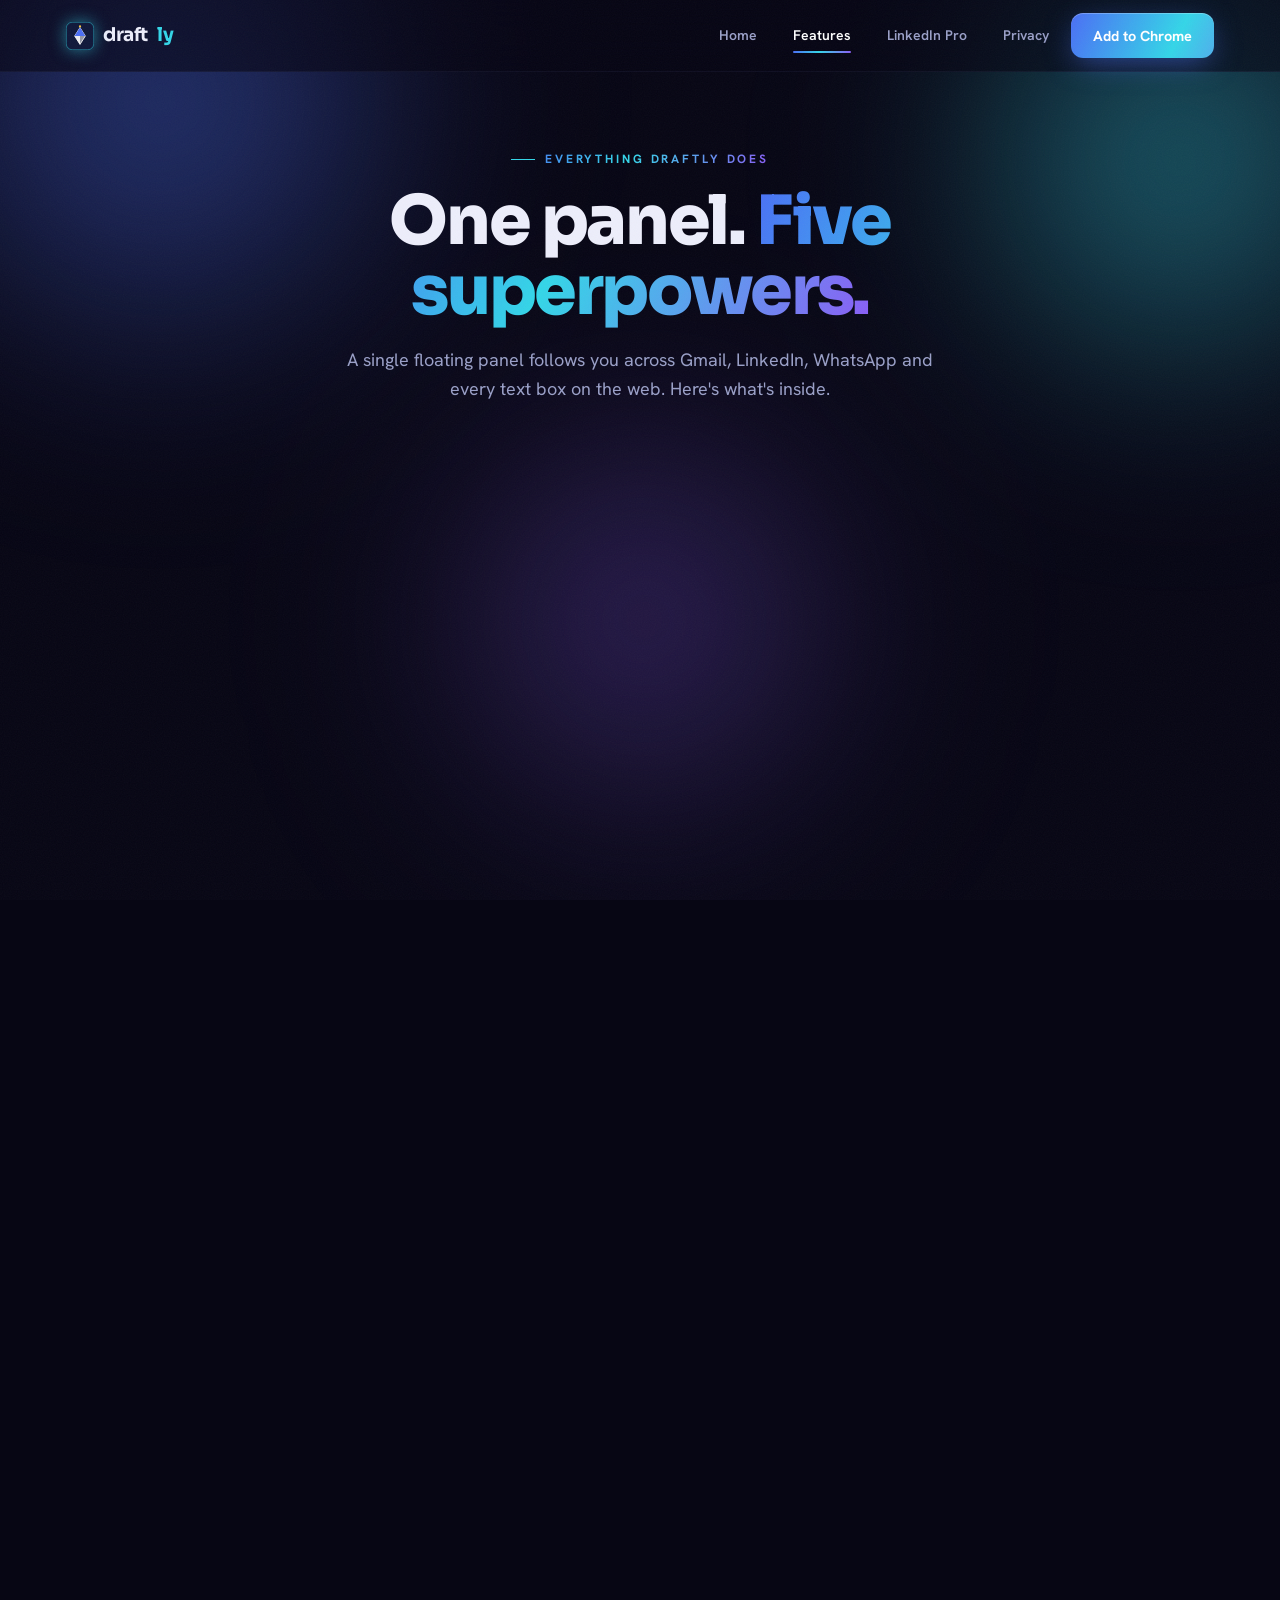
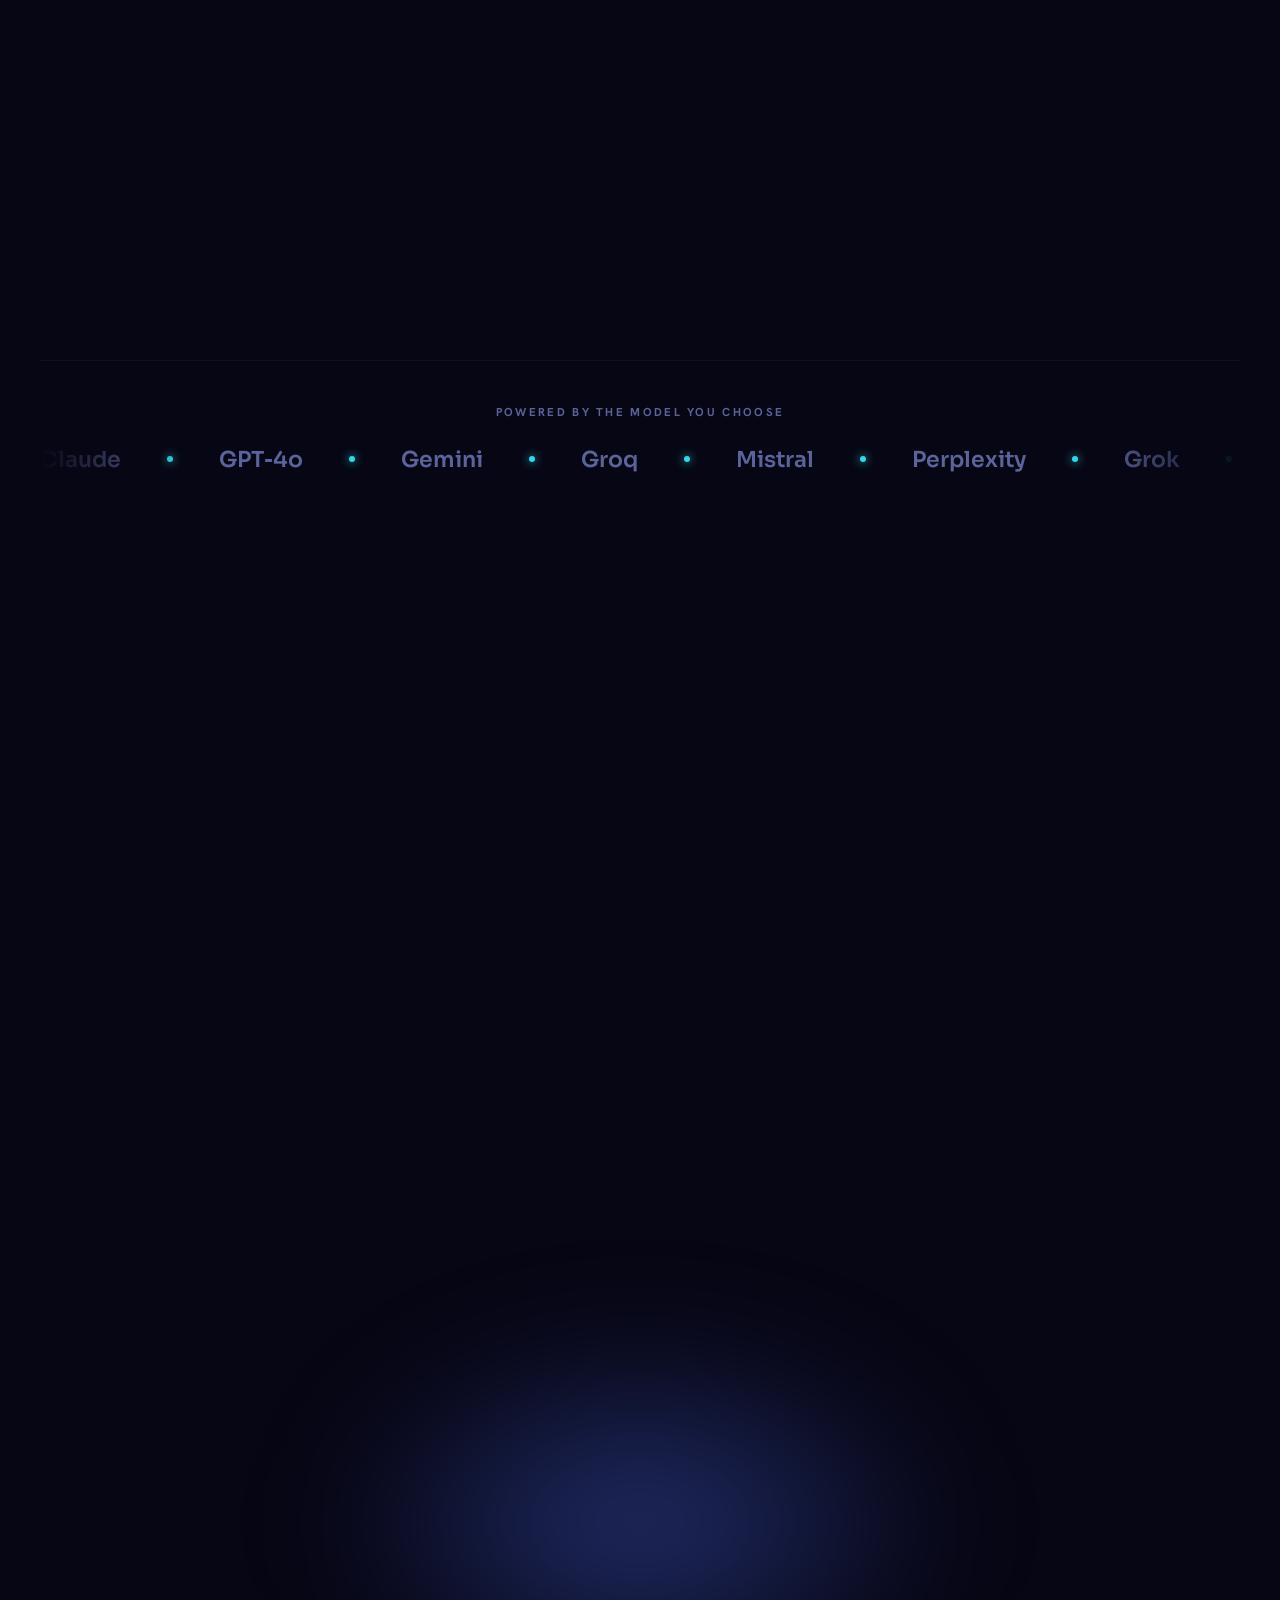
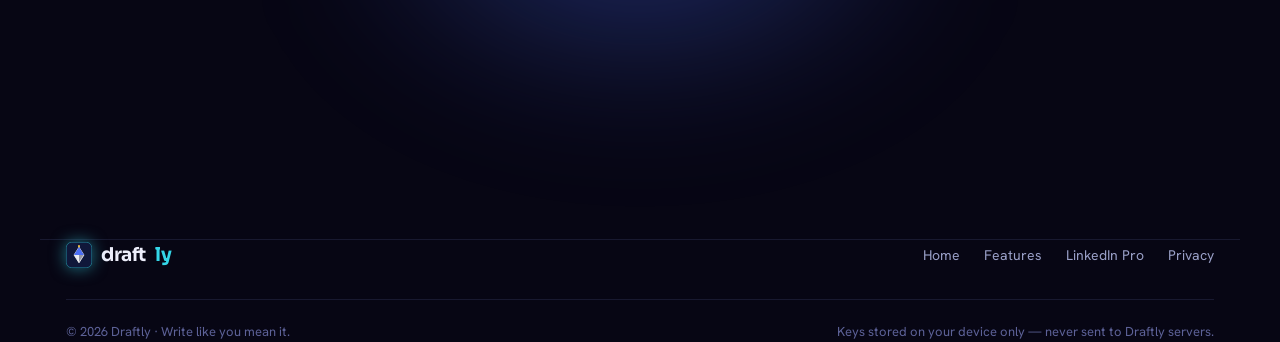
==== features.html @ c5fea6b4 "Animated" ====
<!DOCTYPE html>
<html lang="en">
<head>
<meta charset="UTF-8" />
<meta name="viewport" content="width=device-width, initial-scale=1" />
<title>Draftly — Features</title>
<meta name="description" content="Humanize, Reply, Translate, Grammar and LinkedIn Pro — everything Draftly does to make your writing sound like you, in every app." />
<link rel="icon" href="assets/draftly_favicon.svg" type="image/svg+xml" />
<link rel="stylesheet" href="style.css" />
</head>
<body>
<div class="aurora"><i class="a1"></i><i class="a2"></i><i class="a3"></i></div>
<svg width="0" height="0" style="position:absolute"><symbol id="nib" viewBox="0 0 200 200"><rect x="2" y="2" width="196" height="196" rx="42" fill="#10183a" stroke="#34d6e8" stroke-width="3"/><polygon points="100,40 138,100 100,160 62,100" fill="none" stroke="#fff" stroke-width="6"/><polygon points="100,40 138,100 100,100 62,100" fill="#4B6EF5"/><polygon points="62,100 100,100 100,160" fill="#fff" opacity=".92"/><polygon points="100,100 138,100 100,160" fill="#fff" opacity=".55"/><circle cx="100" cy="32" r="8" fill="#F5C542"/></symbol></svg>

<header>
  <nav>
    <a class="brand" href="index.html"><svg><use href="#nib"/></svg>draft<span class="ly">ly</span></a>
    <button class="nav-toggle" aria-label="Menu" onclick="toggleNav()">☰</button>
    <div class="nav-links" id="nl">
      <a class="lnk" href="index.html">Home</a>
      <a class="lnk active" href="features.html">Features</a>
      <a class="lnk" href="linkedin.html">LinkedIn Pro</a>
      <a class="lnk" href="privacy.html">Privacy</a>
      <a class="btn btn-primary" href="index.html#get">Add to Chrome</a>
    </div>
  </nav>
</header>

<main>
  <section class="wrap page-head">
    <span class="eyebrow reveal in" style="display:inline-flex">Everything Draftly does</span>
    <h1 class="reveal in" data-d="1">One panel. <span class="grad-aur">Five superpowers.</span></h1>
    <p class="reveal in" data-d="2">A single floating panel follows you across Gmail, LinkedIn, WhatsApp and every text box on the web. Here's what's inside.</p>
  </section>

  <!-- HUMANIZE (with live demo) -->
  <section class="wrap sec">
    <div class="shead reveal"><span class="eyebrow">01 · Humanize</span><h2>Kill the <span class="grad">robot voice</span></h2><p>Paste anything stiff or AI‑written. Draftly keeps the meaning and gives it a pulse — Subtle, Human or CEO.</p></div>
    <div class="stage reveal" data-d="1" style="margin-top:0">
      <div class="device">
        <div class="dev-head"><span class="b"><svg><use href="#nib"/></svg>draft<span class="ly">ly</span></span><span class="pbadge">Gmail</span><span class="pdots"><i></i><i></i><i></i></span></div>
        <div class="modes"><span class="mode on">Human</span><span class="mode">Subtle</span><span class="mode">CEO</span><span class="mode">Grammar</span></div>
        <div class="demo-cmp">
          <div class="demo-row demo-bad" id="demo-bad"></div>
          <div class="demo-arrow">↓</div>
          <div class="demo-row demo-good"><span class="demo-tag">✦ Draftly · live</span><span id="demo-good"></span></div>
        </div>
      </div>
    </div>
  </section>

  <!-- REST OF FEATURES -->
  <section class="wrap sec">
    <div class="cards">
      <div class="card span2 reveal" data-d="1"><div class="ic" style="width:64px;height:64px;font-size:30px">↩️</div><div><h3 style="font-size:24px">02 · Reply</h3><p>Reads the <b style="color:#fff">whole conversation thread</b> — every message, the real sender names — and drafts a reply that actually fits. Match the language automatically, or pick one.</p></div></div>
      <div class="card reveal" data-d="2"><div class="ic">🌐</div><h3>03 · Translate</h3><p>Type in any language, send in another — and it reads naturally, not like a dictionary. Google or AI translate, your pick.</p></div>
      <div class="card reveal" data-d="1"><div class="ic">🔍</div><h3>04 · Grammar</h3><p>Grammarly‑style inline checks that fix the slips without flattening your voice. Catches the typos, leaves the personality.</p></div>
      <div class="card span2 reveal" data-d="2" style="background:linear-gradient(120deg,rgba(75,110,245,.12),rgba(52,214,232,.05));border-color:rgba(52,214,232,.35)"><div class="ic" style="width:64px;height:64px;font-size:30px">💼</div><div><span class="new" style="position:static;display:inline-block;margin-bottom:6px">NEW</span><h3 style="font-size:24px">05 · LinkedIn Pro</h3><p>Post comments by tone and connection notes that get accepted — straight inside LinkedIn. <a href="linkedin.html" style="color:var(--cyan);font-weight:600">See it live →</a></p></div></div>
    </div>
  </section>

  <!-- PROVIDERS -->
  <section class="wrap providers" style="margin-top:20px">
    <div class="prov-label">Powered by the model you choose</div>
    <div class="marquee"><div class="mq-track" id="mq"><span>Claude</span><span>GPT‑4o</span><span>Gemini</span><span>Groq</span><span>Mistral</span><span>Perplexity</span><span>Grok</span><span>DeepSeek</span><span>Cohere</span><span>Llama</span><span>Ollama</span></div></div>
  </section>

  <!-- BEFORE/AFTER -->
  <section class="wrap sec">
    <div class="shead reveal"><span class="eyebrow">The tell</span><h2>Everyone can <span class="grad">smell</span> AI writing.</h2><p>Perfect grammar. Zero pulse. Draftly keeps the meaning and gives it back a heartbeat.</p></div>
    <div class="flip reveal" data-d="1">
      <div class="flip-card bad"><div class="tag"><span class="pill">Before</span> Raw AI</div><p>"I hope this message finds you well. I am reaching out to kindly inquire whether you might have availability to discuss a potential synergy at your earliest convenience."</p></div>
      <div class="flip-mid"><div>→</div></div>
      <div class="flip-card good"><div class="tag"><span class="pill">After</span> Draftly</div><p>"Hey — quick one: any chance you're free this week to chat? I think there's something here worth exploring."</p></div>
    </div>
  </section>

  <section class="wrap final" id="get">
    <div class="final-bloom"></div>
    <span class="eyebrow reveal" style="justify-content:center;position:relative;z-index:2">Free · Bring your own key</span>
    <h2 class="reveal" data-d="1" style="margin-top:18px">Try all five<br><span class="grad-aur">in 60 seconds.</span></h2>
    <p class="reveal" data-d="2">Add Draftly to Chrome, paste your API key, and the panel shows up everywhere you write.</p>
    <a class="btn btn-primary reveal" data-d="3" href="index.html#get" style="padding:15px 30px;font-size:16px">Add to Chrome — free</a>
  </section>
</main>

<footer class="wrap">
  <div class="foot">
    <a class="brand" href="index.html"><svg style="width:26px;height:26px"><use href="#nib"/></svg>draft<span class="ly">ly</span></a>
    <div class="foot-links"><a href="index.html">Home</a><a href="features.html">Features</a><a href="linkedin.html">LinkedIn Pro</a><a href="privacy.html">Privacy</a></div>
  </div>
  <div class="foot-copy"><span>© 2026 Draftly · Write like you mean it.</span><span>Keys stored on your device only — never sent to Draftly servers.</span></div>
</footer>
<script src="app.js"></script>
</body>
</html>
---- style.css ----
/* ════════════════════════════════════════════════════════════════════
   Draftly — Aurora Noir design system (shared across all pages)
   ════════════════════════════════════════════════════════════════════ */
@import url('https://fonts.googleapis.com/css2?family=Sora:wght@400;500;600;700;800&family=Hanken+Grotesk:wght@400;500;600;700&display=swap');

:root{
  --bg:#070614; --bg-2:#0c0b1f;
  --blue:#4b6ef5; --cyan:#34d6e8; --violet:#8b5cf6; --indigo:#3a3df0;
  --gold:#f5c542;
  --text:#edeefb; --muted:#9aa0c8; --faint:#5d6298;
  --line:rgba(150,160,255,.12); --line-2:rgba(150,160,255,.06);
  --maxw:1200px;
  --display:'Sora',system-ui,sans-serif; --body:'Hanken Grotesk',system-ui,sans-serif;
  --aurora:linear-gradient(115deg,var(--blue),var(--cyan) 45%,var(--violet));
}
*{box-sizing:border-box;margin:0;padding:0}
html{scroll-behavior:smooth}
body{font-family:var(--body);background:var(--bg);color:var(--text);line-height:1.6;-webkit-font-smoothing:antialiased;overflow-x:hidden}
::selection{background:var(--cyan);color:#06121a}
a{color:inherit;text-decoration:none}
svg{display:block}

/* ── animated aurora background ── */
.aurora{position:fixed;inset:0;z-index:0;pointer-events:none;overflow:hidden}
.aurora i{position:absolute;border-radius:50%;filter:blur(90px);opacity:.5;mix-blend-mode:screen}
.aurora .a1{width:640px;height:640px;background:radial-gradient(circle,var(--blue),transparent 70%);top:-220px;left:-160px;animation:drift1 22s ease-in-out infinite}
.aurora .a2{width:560px;height:560px;background:radial-gradient(circle,var(--cyan),transparent 70%);top:-120px;right:-180px;animation:drift2 26s ease-in-out infinite}
.aurora .a3{width:520px;height:520px;background:radial-gradient(circle,var(--violet),transparent 70%);top:40%;left:30%;animation:drift3 30s ease-in-out infinite;opacity:.35}
@keyframes drift1{50%{transform:translate(140px,120px) scale(1.15)}}
@keyframes drift2{50%{transform:translate(-120px,160px) scale(1.1)}}
@keyframes drift3{50%{transform:translate(-160px,-100px) scale(1.2)}}
body::after{content:"";position:fixed;inset:0;z-index:9999;pointer-events:none;opacity:.04;
  background-image:url("data:image/svg+xml,%3Csvg xmlns='http://www.w3.org/2000/svg' width='160' height='160'%3E%3Cfilter id='n'%3E%3CfeTurbulence type='fractalNoise' baseFrequency='.85' numOctaves='3'/%3E%3C/filter%3E%3Crect width='100%25' height='100%25' filter='url(%23n)'/%3E%3C/svg%3E")}

.wrap{max-width:var(--maxw);margin:0 auto;padding:0 26px;position:relative;z-index:2}
section{position:relative;z-index:2}
.eyebrow{font-family:var(--body);font-size:12px;font-weight:700;letter-spacing:.24em;text-transform:uppercase;
  background:var(--aurora);-webkit-background-clip:text;background-clip:text;color:transparent;
  display:inline-flex;align-items:center;gap:10px}
.eyebrow::before{content:"";width:24px;height:1px;background:var(--cyan)}
.grad{background:linear-gradient(90deg,#fff,var(--cyan));-webkit-background-clip:text;background-clip:text;color:transparent}
.grad-aur{background:var(--aurora);-webkit-background-clip:text;background-clip:text;color:transparent}

/* ── nav ── */
header{position:sticky;top:0;z-index:100;backdrop-filter:blur(18px);background:rgba(7,6,20,.6);border-bottom:1px solid var(--line-2)}
nav{max-width:var(--maxw);margin:0 auto;padding:13px 26px;display:flex;align-items:center;gap:26px}
.brand{display:flex;align-items:center;gap:9px;font-family:var(--display);font-weight:700;font-size:19px;letter-spacing:-.02em}
.brand .ly{color:var(--cyan)}
.brand svg{width:28px;height:28px;flex-shrink:0;filter:drop-shadow(0 0 8px rgba(52,214,232,.55))}
.nav-links{margin-left:auto;display:flex;align-items:center;gap:8px}
.nav-links a.lnk{font-size:14px;font-weight:600;color:var(--muted);transition:color .2s,background .2s;padding:8px 14px;border-radius:9px;position:relative}
.nav-links a.lnk:hover{color:#fff;background:rgba(255,255,255,.04)}
.nav-links a.lnk.active{color:#fff}
.nav-links a.lnk.active::after{content:"";position:absolute;left:14px;right:14px;bottom:2px;height:2px;border-radius:2px;background:var(--aurora)}
.btn{font-family:var(--body);font-weight:700;font-size:14.5px;cursor:pointer;border:none;border-radius:12px;
  padding:11px 22px;display:inline-flex;align-items:center;gap:9px;transition:transform .18s,box-shadow .18s;white-space:nowrap;position:relative;overflow:hidden}
.btn-primary{background:var(--aurora);background-size:160% 160%;color:#fff;animation:auroraShift 6s ease infinite;
  box-shadow:0 8px 30px -6px rgba(75,110,245,.6),inset 0 1px 0 rgba(255,255,255,.25)}
@keyframes auroraShift{0%,100%{background-position:0% 50%}50%{background-position:100% 50%}}
.btn-primary:hover{transform:translateY(-2px);box-shadow:0 16px 44px -6px rgba(52,214,232,.7),inset 0 1px 0 rgba(255,255,255,.25)}
.btn-primary::after{content:"";position:absolute;top:0;left:-120%;width:60%;height:100%;
  background:linear-gradient(90deg,transparent,rgba(255,255,255,.4),transparent);transform:skewX(-20deg);transition:left .6s}
.btn-primary:hover::after{left:140%}
.btn-ghost{background:rgba(255,255,255,.04);color:#fff;border:1px solid var(--line)}
.btn-ghost:hover{border-color:rgba(52,214,232,.5);background:rgba(52,214,232,.06)}
.nav-toggle{display:none}

/* ── hero ── */
.hero{text-align:center;padding:84px 0 60px;position:relative}
.hero .eyebrow{justify-content:center}
.hero h1{font-family:var(--display);font-weight:800;font-size:clamp(44px,7.2vw,88px);line-height:1.0;letter-spacing:-.04em;margin:22px auto 0;max-width:15ch}
.lede{font-size:19px;color:var(--muted);max-width:580px;margin:24px auto 34px;line-height:1.62}
.lede b{color:#fff;font-weight:600}
.hero-cta{display:flex;gap:14px;justify-content:center;flex-wrap:wrap}
.trust{margin-top:24px;font-size:13.5px;color:var(--faint);display:flex;gap:9px;align-items:center;justify-content:center}
.trust svg{width:16px;height:16px;color:var(--cyan)}
.page-head{text-align:center;padding:70px 0 40px}
.page-head h1{font-family:var(--display);font-weight:800;font-size:clamp(38px,5.6vw,68px);line-height:1.02;letter-spacing:-.035em;margin:18px auto 0;max-width:16ch}
.page-head p{color:var(--muted);font-size:18px;max-width:600px;margin:20px auto 0}

/* ── floating orbs + device ── */
.stage{position:relative;margin:54px auto 0;max-width:580px;z-index:2}
.orb{position:absolute;border-radius:50%;z-index:3;display:flex;align-items:center;justify-content:center;font-weight:800;color:#fff;font-family:var(--display);
  background:radial-gradient(circle at 32% 28%,#cfe0ff,var(--blue) 45%,var(--indigo) 85%);
  box-shadow:0 0 40px rgba(75,110,245,.6),inset 0 2px 8px rgba(255,255,255,.5)}
.orb.o1{width:62px;height:62px;left:-44px;top:64px;font-size:12px;animation:float 6s ease-in-out infinite}
.orb.o2{width:46px;height:46px;right:-30px;top:26px;font-size:10px;animation:float 7s ease-in-out infinite .8s;background:radial-gradient(circle at 32% 28%,#bff1f8,var(--cyan) 45%,#0e7490 85%)}
.orb.o3{width:52px;height:52px;right:-18px;bottom:54px;font-size:11px;animation:float 5.5s ease-in-out infinite .4s;background:radial-gradient(circle at 32% 28%,#e7d9ff,var(--violet) 45%,#5b21b6 85%)}
.orb.o4{width:38px;height:38px;left:-12px;bottom:30px;font-size:9px;animation:float 6.5s ease-in-out infinite 1.1s}
@keyframes float{0%,100%{transform:translateY(0)}50%{transform:translateY(-16px)}}

.device{position:relative;z-index:2;background:linear-gradient(180deg,rgba(22,24,52,.92),rgba(9,10,26,.96));
  border:1px solid rgba(124,160,255,.26);border-radius:22px;padding:16px;
  box-shadow:0 0 0 1px rgba(75,110,245,.16),0 30px 80px -20px rgba(0,0,0,.8),0 0 90px -10px rgba(75,110,245,.5)}
.dev-head{display:flex;align-items:center;gap:9px;padding:4px 6px 14px;border-bottom:1px solid var(--line)}
.dev-head .b{display:flex;align-items:center;gap:7px;font-family:var(--display);font-weight:700;font-size:14px}
.dev-head .b .ly{color:var(--cyan)}.dev-head svg{width:18px;height:18px}
.pbadge{font-size:9px;font-weight:800;letter-spacing:.08em;text-transform:uppercase;color:var(--faint);border:1px solid var(--line);border-radius:5px;padding:2px 7px}
.pdots{margin-left:auto;display:flex;gap:6px}.pdots i{width:9px;height:9px;border-radius:50%;background:#222a4d}
.modes{display:flex;gap:7px;padding:14px 4px 12px;flex-wrap:wrap}
.mode{font-size:11.5px;font-weight:700;padding:6px 13px;border-radius:9px;border:1px solid var(--line);color:var(--muted);transition:.25s}
.mode.on{background:var(--aurora);color:#fff;border-color:transparent;box-shadow:0 6px 18px -6px rgba(75,110,245,.8)}

/* ── live rewrite demo (hero) ── */
.demo-cmp{padding:4px}
.demo-row{padding:12px 14px;border-radius:13px;font-size:13.5px;line-height:1.5;text-align:left;min-height:64px}
.demo-bad{background:rgba(255,255,255,.025);border:1px solid var(--line);color:var(--faint);transition:opacity .4s}
.demo-arrow{display:flex;justify-content:center;color:var(--cyan);font-size:18px;margin:8px 0}
.demo-good{background:linear-gradient(180deg,rgba(52,214,232,.14),rgba(75,110,245,.06));border:1px solid rgba(52,214,232,.45);color:#fff;box-shadow:0 0 30px -8px rgba(52,214,232,.55)}
.demo-tag{font-size:9.5px;font-weight:800;letter-spacing:.1em;text-transform:uppercase;display:block;margin-bottom:6px}
.demo-bad .demo-tag{color:var(--faint)}.demo-good .demo-tag{color:var(--cyan)}
.caret{display:inline-block;width:2px;height:1.05em;background:var(--cyan);margin-left:1px;vertical-align:-2px;animation:blink 1s step-end infinite}
@keyframes blink{50%{opacity:0}}

/* ── marquee ── */
.providers{padding:42px 0 36px;border-top:1px solid var(--line-2);margin-top:60px}
.prov-label{text-align:center;font-size:11.5px;font-weight:700;letter-spacing:.2em;text-transform:uppercase;color:var(--faint);margin-bottom:20px}
.marquee{overflow:hidden;-webkit-mask-image:linear-gradient(90deg,transparent,#000 12%,#000 88%,transparent);mask-image:linear-gradient(90deg,transparent,#000 12%,#000 88%,transparent)}
.mq-track{display:flex;gap:46px;width:max-content;animation:scroll 30s linear infinite}
.marquee:hover .mq-track{animation-play-state:paused}
.mq-track span{font-family:var(--display);font-size:22px;font-weight:600;color:#5b649a;white-space:nowrap;display:flex;align-items:center;gap:46px}
.mq-track span::after{content:"";width:6px;height:6px;border-radius:50%;background:var(--cyan);box-shadow:0 0 10px var(--cyan)}
@keyframes scroll{to{transform:translateX(-50%)}}

/* ── section head ── */
.sec{padding:110px 0}
.shead{max-width:700px;margin:0 auto 56px;text-align:center}
.shead .eyebrow{justify-content:center}
.shead h2{font-family:var(--display);font-weight:800;font-size:clamp(32px,4.8vw,56px);line-height:1.05;letter-spacing:-.03em;margin:16px 0 0}
.shead p{color:var(--muted);font-size:17.5px;margin-top:18px}

/* ── glass cards w/ animated gradient border ── */
.cards{display:grid;grid-template-columns:repeat(3,1fr);gap:18px}
@property --bd{syntax:'<angle>';inherits:false;initial-value:0deg}
.card{position:relative;background:linear-gradient(180deg,rgba(255,255,255,.045),rgba(255,255,255,.012));
  border:1px solid var(--line);border-radius:20px;padding:28px;overflow:hidden;transition:transform .3s,border-color .3s}
.card:hover{transform:translateY(-6px)}
.card::before{content:"";position:absolute;inset:0;border-radius:inherit;padding:1px;
  background:conic-gradient(from var(--bd),transparent,var(--cyan),var(--violet),transparent 38%);
  -webkit-mask:linear-gradient(#000 0 0) content-box,linear-gradient(#000 0 0);-webkit-mask-composite:xor;mask-composite:exclude;
  opacity:0;transition:opacity .35s}
.card:hover::before{opacity:1;animation:spinbd 3.2s linear infinite}
@keyframes spinbd{to{--bd:360deg}}
.card .ic{width:54px;height:54px;border-radius:15px;display:flex;align-items:center;justify-content:center;font-size:24px;margin-bottom:18px;
  background:radial-gradient(circle at 35% 30%,rgba(124,197,255,.5),rgba(75,110,245,.22));
  border:1px solid rgba(124,197,255,.4);box-shadow:0 0 30px -6px rgba(75,110,245,.7),inset 0 1px 6px rgba(255,255,255,.3)}
.card h3{font-family:var(--display);font-size:22px;font-weight:600;letter-spacing:-.01em;margin-bottom:9px}
.card p{color:var(--muted);font-size:15px}
.card .new{position:absolute;top:20px;right:20px;font-size:10px;font-weight:800;letter-spacing:.1em;background:linear-gradient(180deg,var(--gold),#d9a417);color:#1b1f3b;padding:3px 9px;border-radius:20px}
.card.span2{grid-column:span 2;display:flex;gap:26px;align-items:center}
.card.span2 .ic{flex-shrink:0}

/* ── split words ── */
.split{display:grid;grid-template-columns:1fr auto 1fr;align-items:center;gap:30px;position:relative}
.split-bloom{position:absolute;top:50%;left:50%;transform:translate(-50%,-50%);width:480px;height:480px;background:radial-gradient(circle,rgba(75,110,245,.4),transparent 65%);filter:blur(60px);z-index:0}
.split .w{font-family:var(--display);font-weight:800;font-size:clamp(40px,7vw,92px);letter-spacing:-.04em;line-height:1;z-index:2}
.split .w.l{text-align:right;background:linear-gradient(90deg,var(--violet),#fff);-webkit-background-clip:text;background-clip:text;color:transparent}
.split .w.r{text-align:left;background:linear-gradient(90deg,#fff,var(--cyan));-webkit-background-clip:text;background-clip:text;color:transparent}
.split .w small{display:block;color:var(--faint);font-size:.3em;font-family:var(--body);font-weight:600;letter-spacing:0;margin-top:10px}
.mini-device{position:relative;z-index:2;width:240px;background:linear-gradient(180deg,rgba(22,24,52,.95),rgba(9,10,26,.98));border:1px solid rgba(124,160,255,.3);border-radius:26px;padding:13px;box-shadow:0 0 70px -10px rgba(75,110,245,.7),0 30px 60px -20px rgba(0,0,0,.8)}
.md-bubble{padding:9px 12px;border-radius:12px;font-size:12px;margin-bottom:7px;line-height:1.4}
.md-them{background:rgba(255,255,255,.05);color:var(--muted)}
.md-you{background:var(--aurora);color:#fff;margin-left:22px}
.md-label{font-size:8.5px;font-weight:800;letter-spacing:.1em;text-transform:uppercase;color:var(--cyan);margin:4px 0 8px;display:block}

/* ── globe ── */
.globe-sec{text-align:center;position:relative;padding:110px 0}
.globe-wrap{position:relative;width:380px;height:380px;margin:48px auto 0}
.globe{position:absolute;inset:0;border-radius:50%;
  background:radial-gradient(circle at 50% 38%,rgba(52,214,232,.32),transparent 55%),radial-gradient(circle at 50% 50%,#0c1430,#05060e 72%);
  box-shadow:inset -20px -28px 60px rgba(0,0,0,.85),inset 18px 18px 50px rgba(75,110,245,.25),0 0 90px -10px rgba(52,214,232,.5);overflow:hidden}
.globe::before{content:"";position:absolute;inset:0;border-radius:50%;
  background-image:radial-gradient(rgba(124,197,255,.55) 1.1px,transparent 1.2px);background-size:15px 15px;
  -webkit-mask-image:radial-gradient(circle at 50% 45%,#000 52%,transparent 72%);mask-image:radial-gradient(circle at 50% 45%,#000 52%,transparent 72%);
  animation:gspin 26s linear infinite;opacity:.9}
@keyframes gspin{to{transform:rotate(360deg)}}
.g-ring{position:absolute;inset:-14px;border-radius:50%;border:1px solid rgba(124,160,255,.18)}
.g-chip{position:absolute;z-index:4;display:flex;align-items:center;gap:7px;padding:7px 12px 7px 8px;background:rgba(12,14,36,.86);border:1px solid rgba(124,160,255,.3);border-radius:30px;font-size:12px;font-weight:600;color:#fff;box-shadow:0 10px 30px -10px rgba(0,0,0,.8),0 0 24px -8px rgba(75,110,245,.6);backdrop-filter:blur(6px)}
.g-chip .e{font-size:15px}
.g-chip.c1{top:24px;left:-58px;animation:float 6s ease-in-out infinite}
.g-chip.c2{top:90px;right:-66px;animation:float 7s ease-in-out infinite .6s}
.g-chip.c3{bottom:74px;left:-44px;animation:float 6.4s ease-in-out infinite 1s}
.g-chip.c4{bottom:18px;right:-40px;animation:float 5.8s ease-in-out infinite .3s}
.globe-stat{margin-top:50px}
.globe-stat .num{font-family:var(--display);font-size:clamp(52px,9vw,110px);font-weight:800;line-height:1;letter-spacing:-.04em;background:linear-gradient(180deg,#fff,var(--cyan));-webkit-background-clip:text;background-clip:text;color:transparent}
.globe-stat .cap{color:var(--muted);font-size:17px;margin-top:10px;max-width:440px;margin-inline:auto}

/* ── stats row ── */
.stats{display:grid;grid-template-columns:repeat(3,1fr);gap:18px;text-align:center}
.stat{padding:30px 20px;border-radius:18px;background:rgba(255,255,255,.03);border:1px solid var(--line)}
.stat .n{font-family:var(--display);font-weight:800;font-size:clamp(34px,5vw,52px);letter-spacing:-.03em;background:var(--aurora);-webkit-background-clip:text;background-clip:text;color:transparent}
.stat .l{color:var(--muted);font-size:14px;margin-top:6px}

/* ── before/after ── */
.flip{display:grid;grid-template-columns:1fr auto 1fr;gap:22px;align-items:stretch;max-width:960px;margin:0 auto}
.flip-card{border-radius:20px;padding:30px;position:relative}
.flip-card.bad{background:rgba(255,255,255,.025);border:1px solid var(--line)}
.flip-card.good{background:linear-gradient(180deg,rgba(52,214,232,.12),rgba(75,110,245,.03));border:1px solid rgba(52,214,232,.4);box-shadow:0 0 50px -12px rgba(52,214,232,.45)}
.flip-card .tag{font-size:11px;font-weight:800;letter-spacing:.14em;text-transform:uppercase;display:flex;align-items:center;gap:8px;margin-bottom:18px}
.flip-card.bad .tag{color:var(--faint)}.flip-card.good .tag{color:var(--cyan)}
.flip-card .pill{font-size:9px;padding:2px 8px;border-radius:20px;letter-spacing:.06em}
.flip-card.bad .pill{background:rgba(154,163,200,.12);color:var(--muted)}.flip-card.good .pill{background:rgba(52,214,232,.15);color:var(--cyan)}
.flip-card p{font-size:17px;line-height:1.65}.flip-card.bad p{color:#787fa8;font-style:italic}.flip-card.good p{color:#fff}
.flip-mid{display:flex;align-items:center;justify-content:center}
.flip-mid div{width:48px;height:48px;border-radius:50%;background:var(--aurora);display:flex;align-items:center;justify-content:center;color:#fff;font-size:22px;box-shadow:0 0 30px -6px rgba(52,214,232,.9)}

/* ── steps ── */
.steps{display:grid;grid-template-columns:repeat(3,1fr);gap:22px;counter-reset:s}
.step{position:relative;padding:30px 26px;border-radius:18px;background:rgba(255,255,255,.03);border:1px solid var(--line)}
.step::before{counter-increment:s;content:counter(s,decimal-leading-zero);font-family:var(--display);font-size:46px;font-weight:800;line-height:1;display:block;margin-bottom:14px;background:var(--aurora);-webkit-background-clip:text;background-clip:text;color:transparent}
.step h4{font-family:var(--display);font-size:21px;font-weight:600;margin-bottom:8px}
.step p{color:var(--muted);font-size:15px}

/* ── privacy ── */
.privacy{background:linear-gradient(180deg,rgba(255,255,255,.04),rgba(255,255,255,.01));border:1px solid var(--line);border-radius:26px;padding:54px;display:grid;grid-template-columns:1.1fr 1fr;gap:40px;align-items:center;position:relative;overflow:hidden}
.privacy .pb{position:absolute;right:-80px;top:-80px;width:300px;height:300px;background:radial-gradient(circle,rgba(52,214,232,.3),transparent 65%);filter:blur(50px)}
.privacy h2{font-family:var(--display);font-size:clamp(30px,4vw,46px);font-weight:800;line-height:1.05;letter-spacing:-.03em}
.privacy ul{list-style:none;display:flex;flex-direction:column;gap:16px;position:relative;z-index:2}
.privacy li{display:flex;gap:13px;font-size:15.5px;color:var(--muted)}
.privacy li svg{width:22px;height:22px;color:var(--cyan);flex-shrink:0;margin-top:1px}
.privacy li b{color:#fff;font-weight:600}

/* ── final cta ── */
.final{text-align:center;padding:130px 0;position:relative}
.final-bloom{position:absolute;top:50%;left:50%;transform:translate(-50%,-50%);width:700px;height:420px;background:radial-gradient(ellipse,rgba(75,110,245,.4),transparent 65%);filter:blur(60px);z-index:0}
.final h2{font-family:var(--display);font-weight:800;font-size:clamp(40px,6vw,80px);line-height:1.02;letter-spacing:-.035em;position:relative;z-index:2}
.final p{color:var(--muted);font-size:18px;margin:22px auto 36px;max-width:480px;position:relative;z-index:2}
.final .btn{position:relative;z-index:2}

/* ── footer ── */
footer{border-top:1px solid var(--line);padding:46px 0 40px;position:relative;z-index:2}
.foot{display:flex;justify-content:space-between;align-items:center;gap:30px;flex-wrap:wrap}
.foot-links{display:flex;gap:24px;font-size:14px;color:var(--muted);flex-wrap:wrap}
.foot-links a:hover{color:#fff}
.foot-copy{width:100%;margin-top:28px;padding-top:22px;border-top:1px solid var(--line);display:flex;justify-content:space-between;gap:16px;flex-wrap:wrap;font-size:13px;color:var(--faint)}

/* ── reveal ── */
.reveal{opacity:0;transform:translateY(28px);transition:opacity .8s cubic-bezier(.2,.7,.2,1),transform .8s cubic-bezier(.2,.7,.2,1)}
.reveal.in{opacity:1;transform:none}
.reveal[data-d="1"]{transition-delay:.08s}.reveal[data-d="2"]{transition-delay:.16s}.reveal[data-d="3"]{transition-delay:.24s}.reveal[data-d="4"]{transition-delay:.32s}

/* ════════ LinkedIn animated demo ════════ */
.li-demo{max-width:520px;margin:0 auto;position:relative;z-index:2;
  background:linear-gradient(180deg,rgba(16,20,44,.95),rgba(8,10,26,.98));border:1px solid rgba(124,160,255,.28);border-radius:22px;padding:18px;
  box-shadow:0 30px 80px -24px rgba(0,0,0,.85),0 0 90px -16px rgba(75,110,245,.5)}
.li-post{background:rgba(255,255,255,.03);border:1px solid var(--line);border-radius:14px;padding:14px}
.li-top{display:flex;align-items:center;gap:10px;margin-bottom:10px}
.li-av{width:40px;height:40px;border-radius:50%;background:radial-gradient(circle at 32% 28%,#cfe0ff,var(--blue) 60%,var(--indigo));flex-shrink:0}
.li-name{font-weight:700;font-size:14px}.li-sub{font-size:11px;color:var(--faint)}
.li-postbody{font-size:13.5px;color:#cfd4ee;line-height:1.55}
.li-actions{display:flex;gap:18px;margin-top:12px;padding-top:10px;border-top:1px solid var(--line-2);font-size:12px;color:var(--faint)}
.li-actions span{display:flex;align-items:center;gap:5px}
.li-commentbar{margin-top:14px;background:rgba(255,255,255,.025);border:1px solid var(--line);border-radius:14px;padding:12px}
.li-tones{display:flex;gap:7px;flex-wrap:wrap;margin-bottom:10px}
.li-tone{font-size:11px;font-weight:700;padding:5px 12px;border-radius:8px;border:1px solid var(--line);color:var(--muted);transition:.3s}
.li-tone.on{background:var(--aurora);color:#fff;border-color:transparent;box-shadow:0 6px 16px -6px rgba(75,110,245,.8)}
.li-out{min-height:58px;font-size:13.5px;color:#fff;line-height:1.5;background:linear-gradient(180deg,rgba(52,214,232,.1),rgba(75,110,245,.04));border:1px solid rgba(52,214,232,.35);border-radius:10px;padding:11px 12px}
.li-outlabel{font-size:9px;font-weight:800;letter-spacing:.1em;text-transform:uppercase;color:var(--cyan);display:block;margin-bottom:6px}

/* responsive */
@media(max-width:900px){
  .cards{grid-template-columns:1fr 1fr}.card.span2{grid-column:span 2}
  .privacy{grid-template-columns:1fr;padding:38px}.steps{grid-template-columns:1fr}.stats{grid-template-columns:1fr}
  .split{gap:14px}.mini-device{width:180px}
}
@media(max-width:680px){
  .nav-links{position:fixed;inset:60px 0 auto 0;background:var(--bg-2);flex-direction:column;gap:0;padding:8px 0;border-bottom:1px solid var(--line);transform:translateY(-140%);transition:transform .3s;align-items:stretch}
  .nav-links.open{transform:none}.nav-links a.lnk{padding:13px 26px;border-radius:0}.nav-links .btn{margin:10px 26px}
  .nav-toggle{display:flex;margin-left:auto;background:rgba(255,255,255,.05);border:1px solid var(--line);border-radius:9px;width:40px;height:38px;align-items:center;justify-content:center;cursor:pointer;color:#fff;font-size:18px}
  .cards{grid-template-columns:1fr}.card.span2{grid-column:span 1;flex-direction:column;align-items:flex-start}
  .flip{grid-template-columns:1fr}.flip-mid div{transform:rotate(90deg)}
  .split{grid-template-columns:1fr}.split .w.l,.split .w.r{text-align:center}.mini-device{margin:0 auto}
  .foot{flex-direction:column;align-items:flex-start}.sec,.globe-sec{padding:70px 0}
  .g-chip.c1{left:-20px}.g-chip.c2{right:-22px}.g-chip.c3{left:-12px}.g-chip.c4{right:-12px}
}
@media(prefers-reduced-motion:reduce){*{animation:none!important;transition:none!important}.reveal{opacity:1;transform:none}}
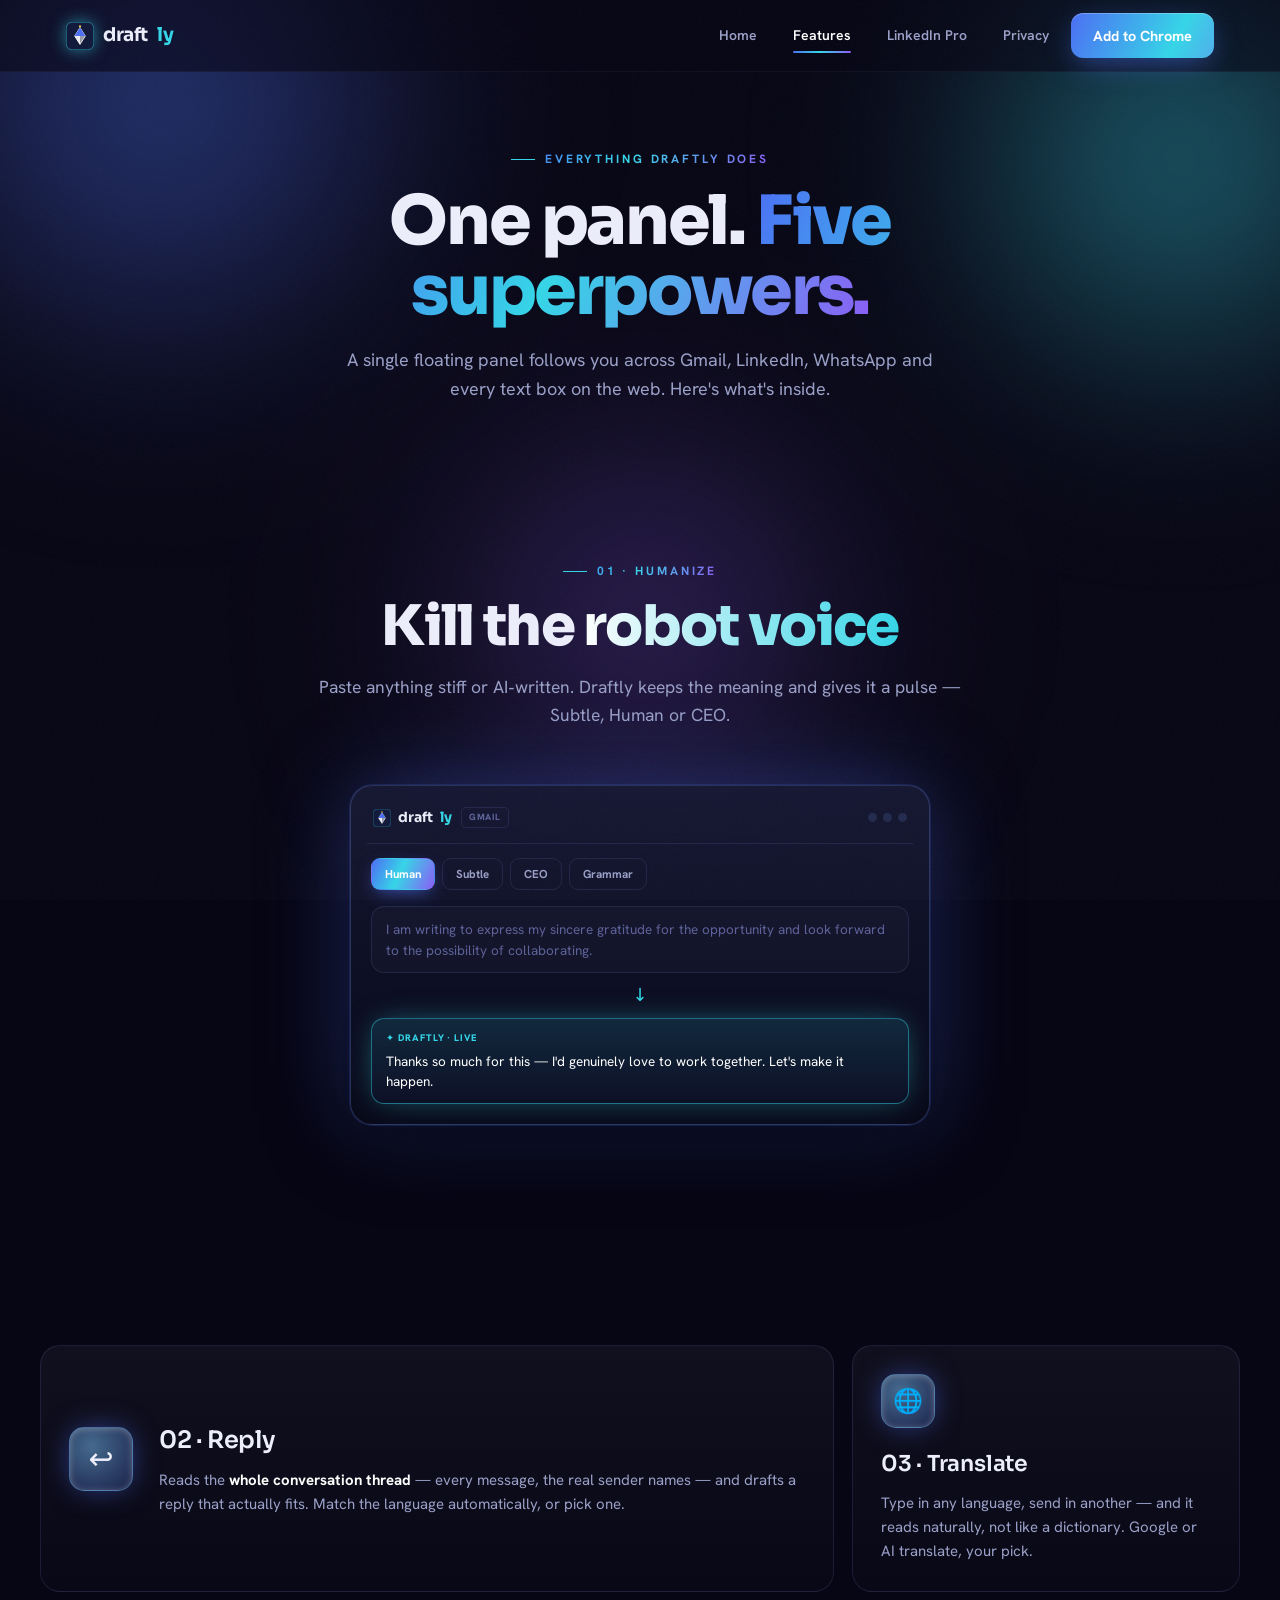
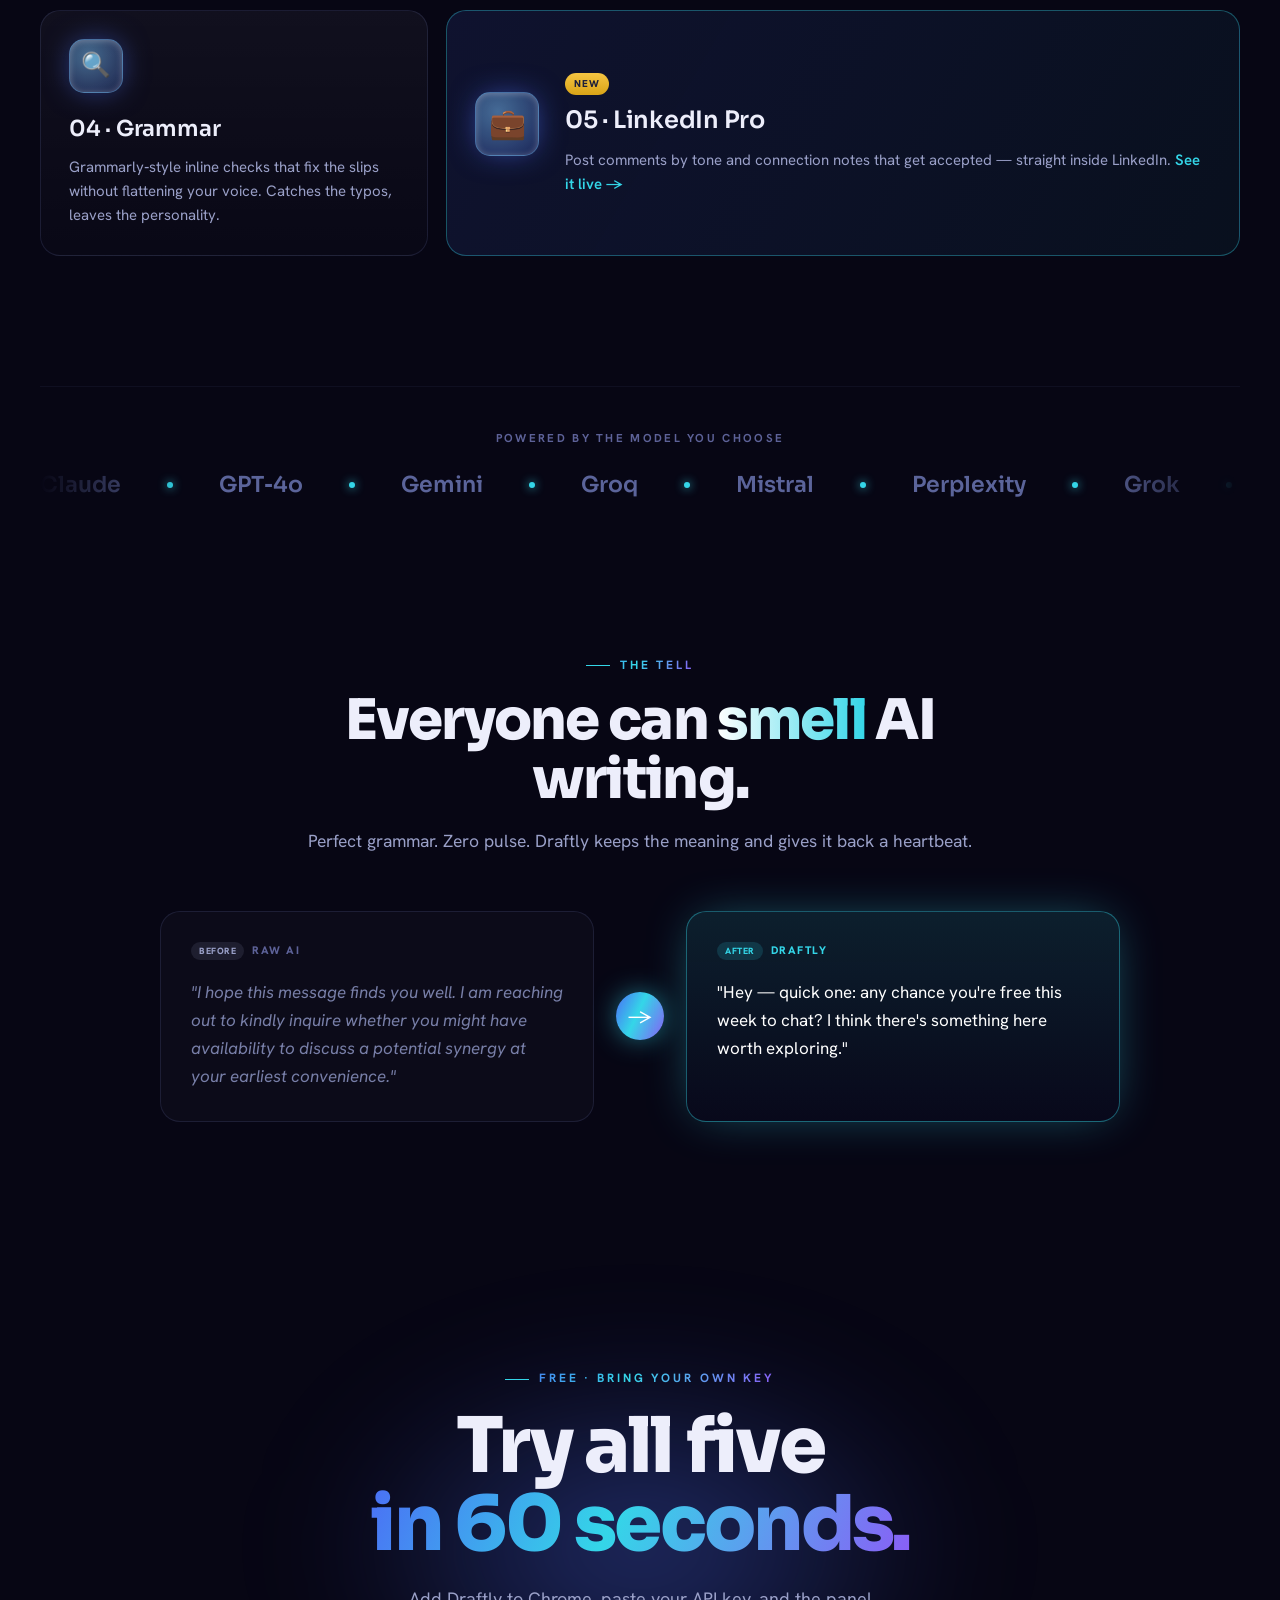
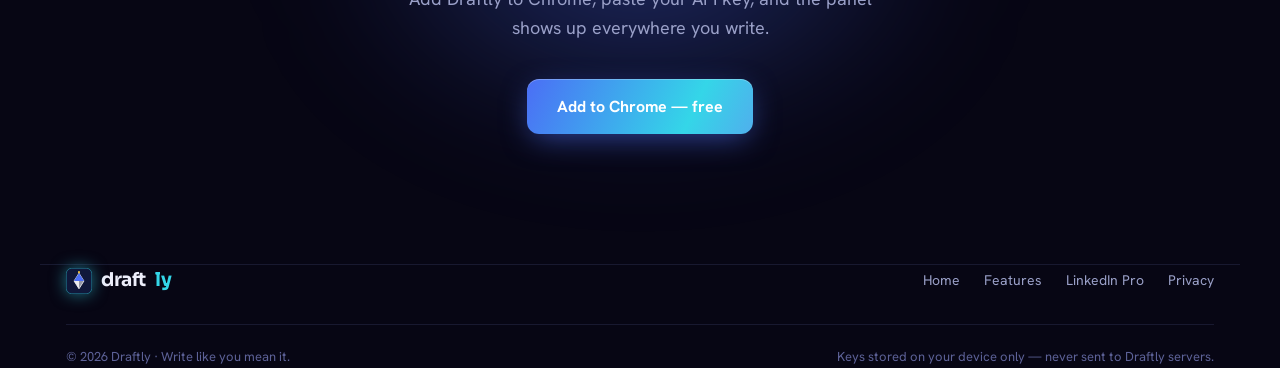
==== commit 9d7cf43c: "Fix blank pages: app.js syntax error + load fonts via <link> - app.js: add missing ) in count-up Int" ====
--- a/features.html
+++ b/features.html
@@ -6,6 +6,9 @@
 <title>Draftly — Features</title>
 <meta name="description" content="Humanize, Reply, Translate, Grammar and LinkedIn Pro — everything Draftly does to make your writing sound like you, in every app." />
 <link rel="icon" href="assets/draftly_favicon.svg" type="image/svg+xml" />
+<link rel="preconnect" href="https://fonts.googleapis.com" />
+<link rel="preconnect" href="https://fonts.gstatic.com" crossorigin />
+<link href="https://fonts.googleapis.com/css2?family=Sora:wght@400;500;600;700;800&family=Hanken+Grotesk:wght@400;500;600;700&display=swap" rel="stylesheet" />
 <link rel="stylesheet" href="style.css" />
 </head>
 <body>
--- a/style.css
+++ b/style.css
@@ -1,8 +1,8 @@
 /* ════════════════════════════════════════════════════════════════════
    Draftly — Aurora Noir design system (shared across all pages)
+   Fonts are loaded via <link> in each page's <head> (not @import here),
+   for maximum compatibility with sandboxed previews & strict CSP.
    ════════════════════════════════════════════════════════════════════ */
-@import url('https://fonts.googleapis.com/css2?family=Sora:wght@400;500;600;700;800&family=Hanken+Grotesk:wght@400;500;600;700&display=swap');
-
 :root{
   --bg:#070614; --bg-2:#0c0b1f;
   --blue:#4b6ef5; --cyan:#34d6e8; --violet:#8b5cf6; --indigo:#3a3df0;
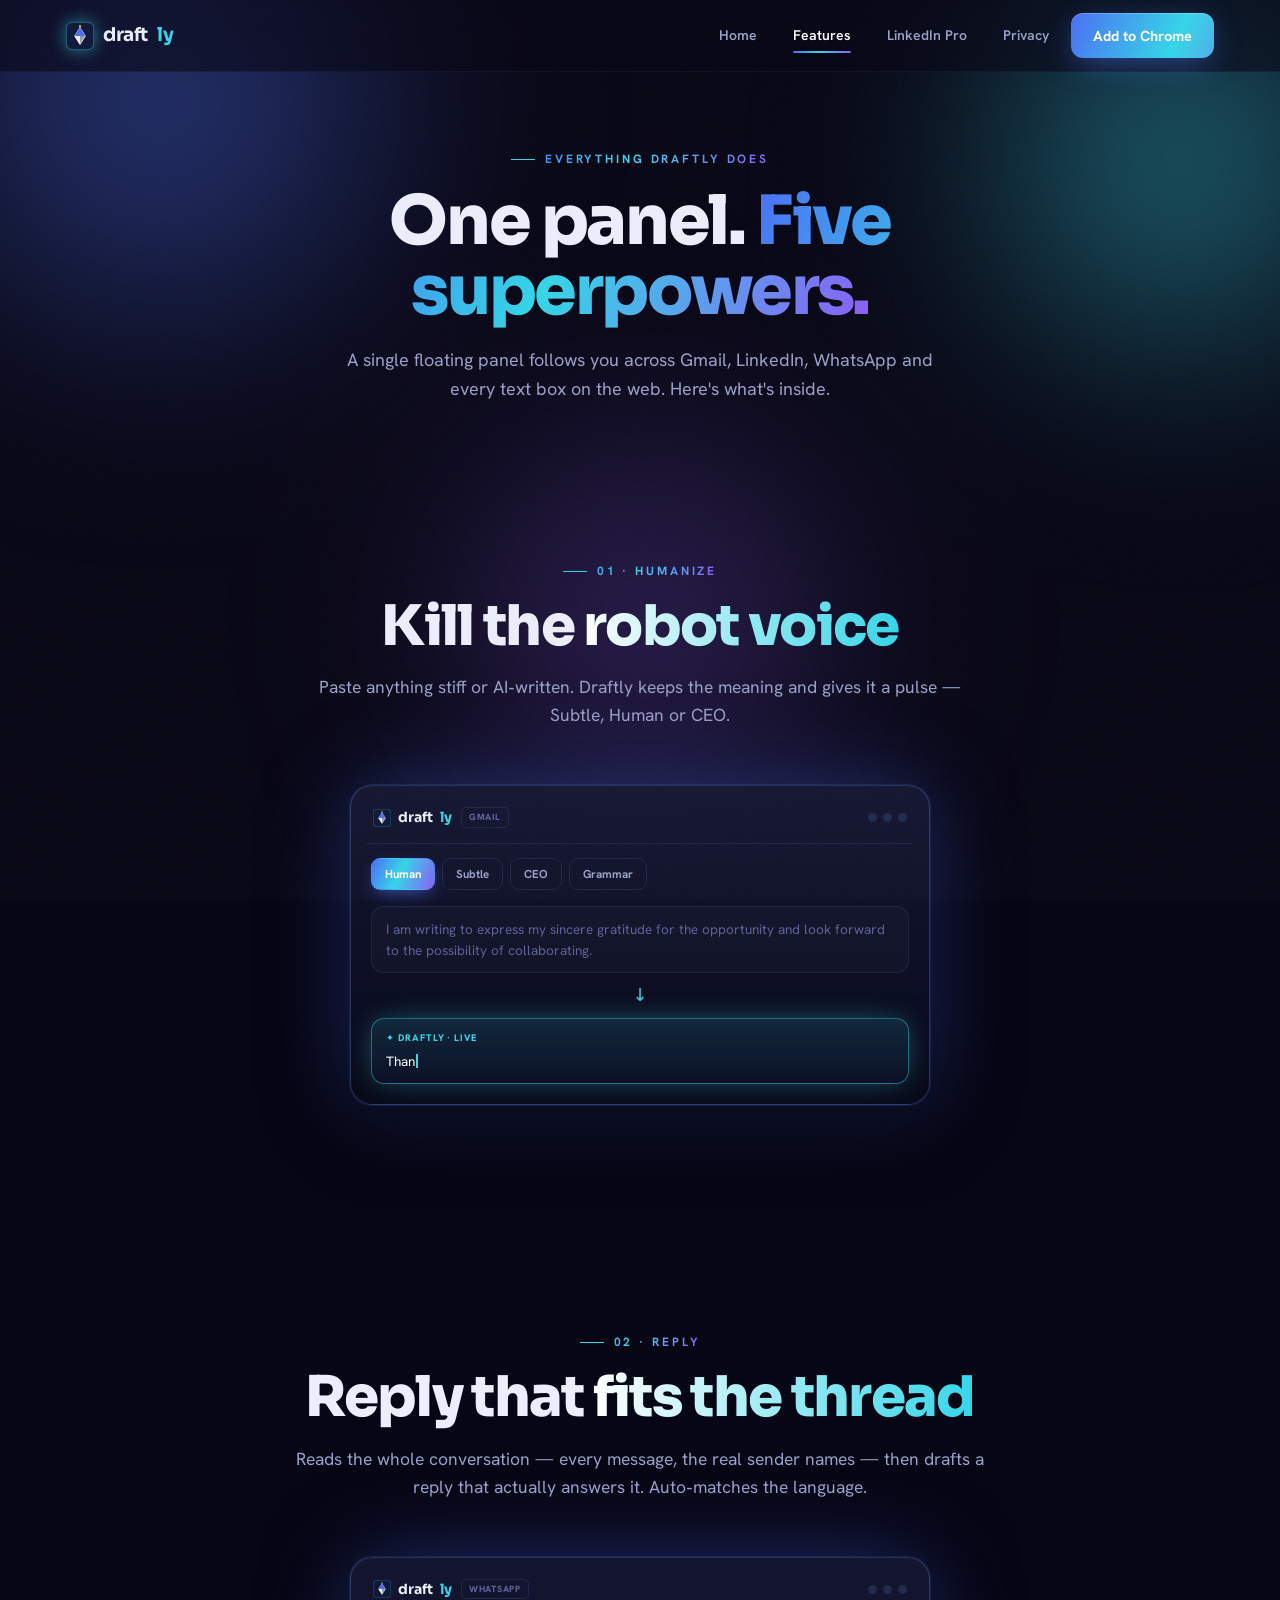
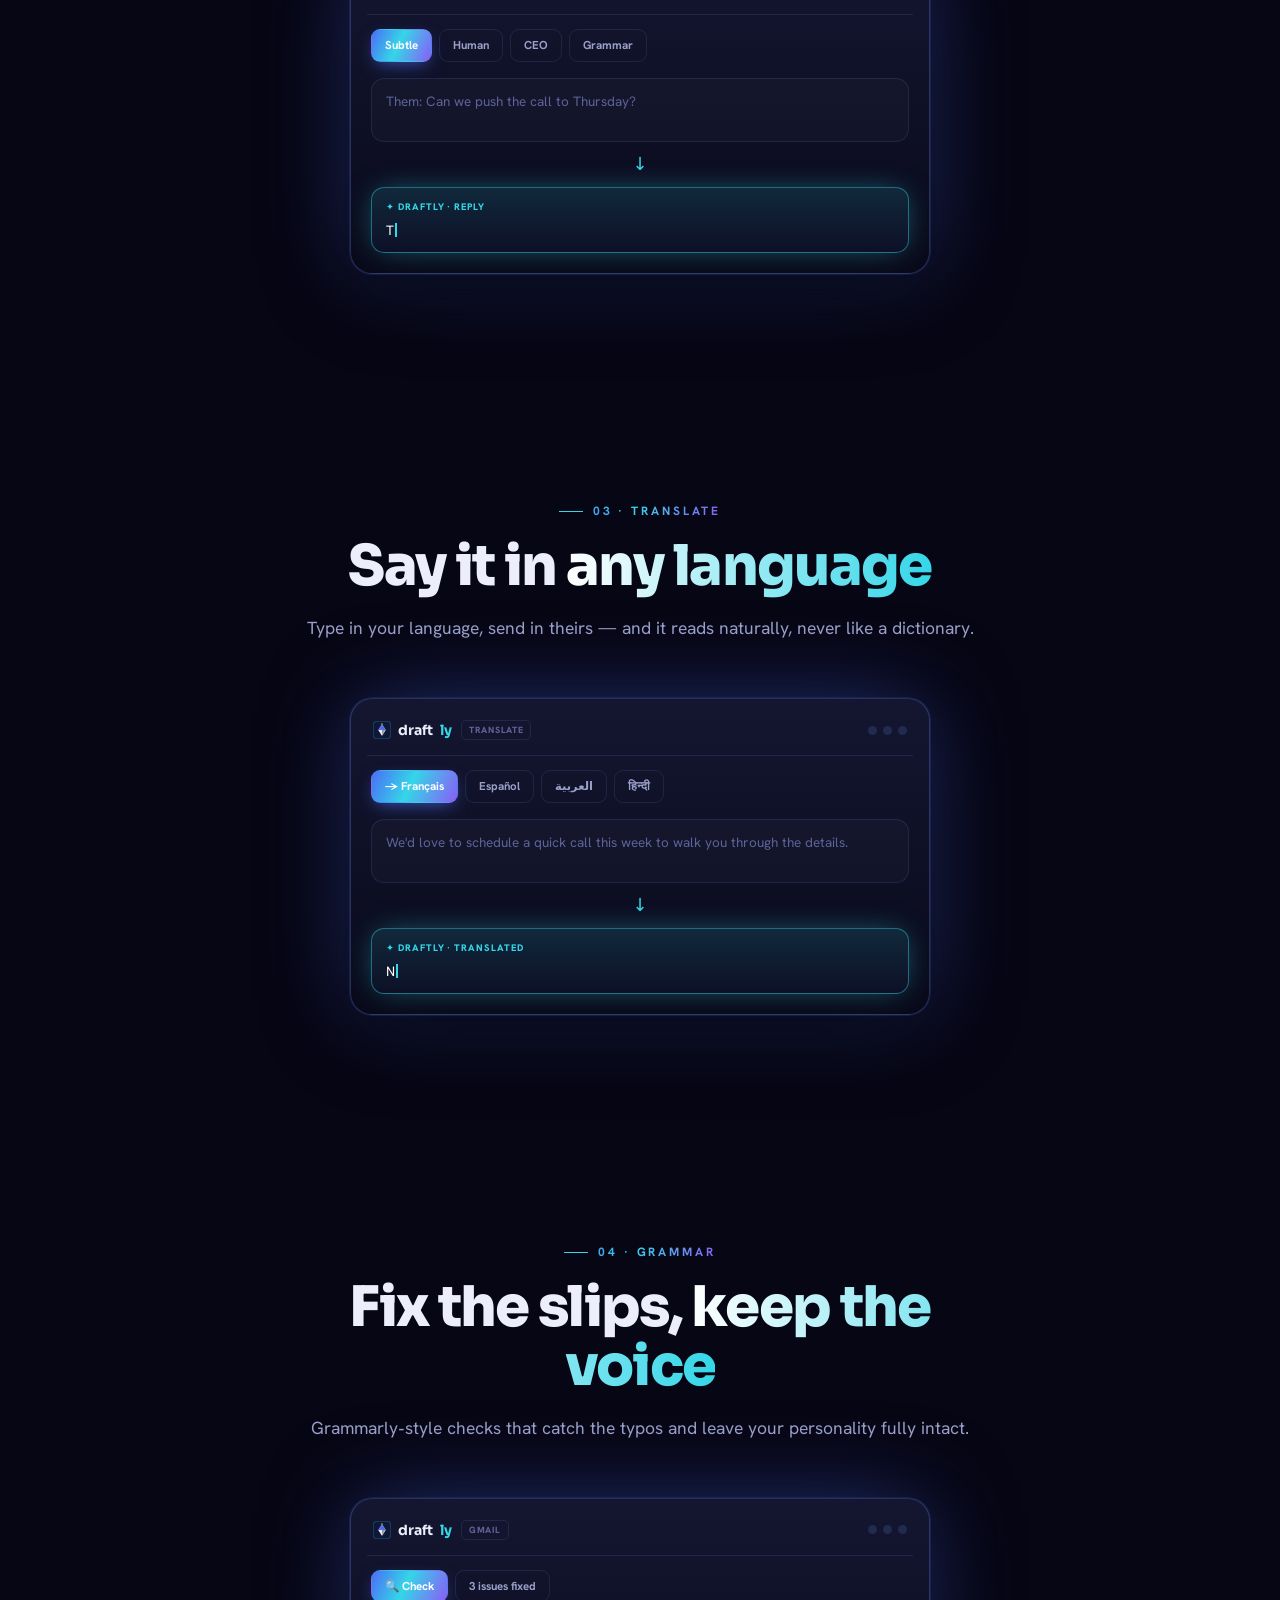
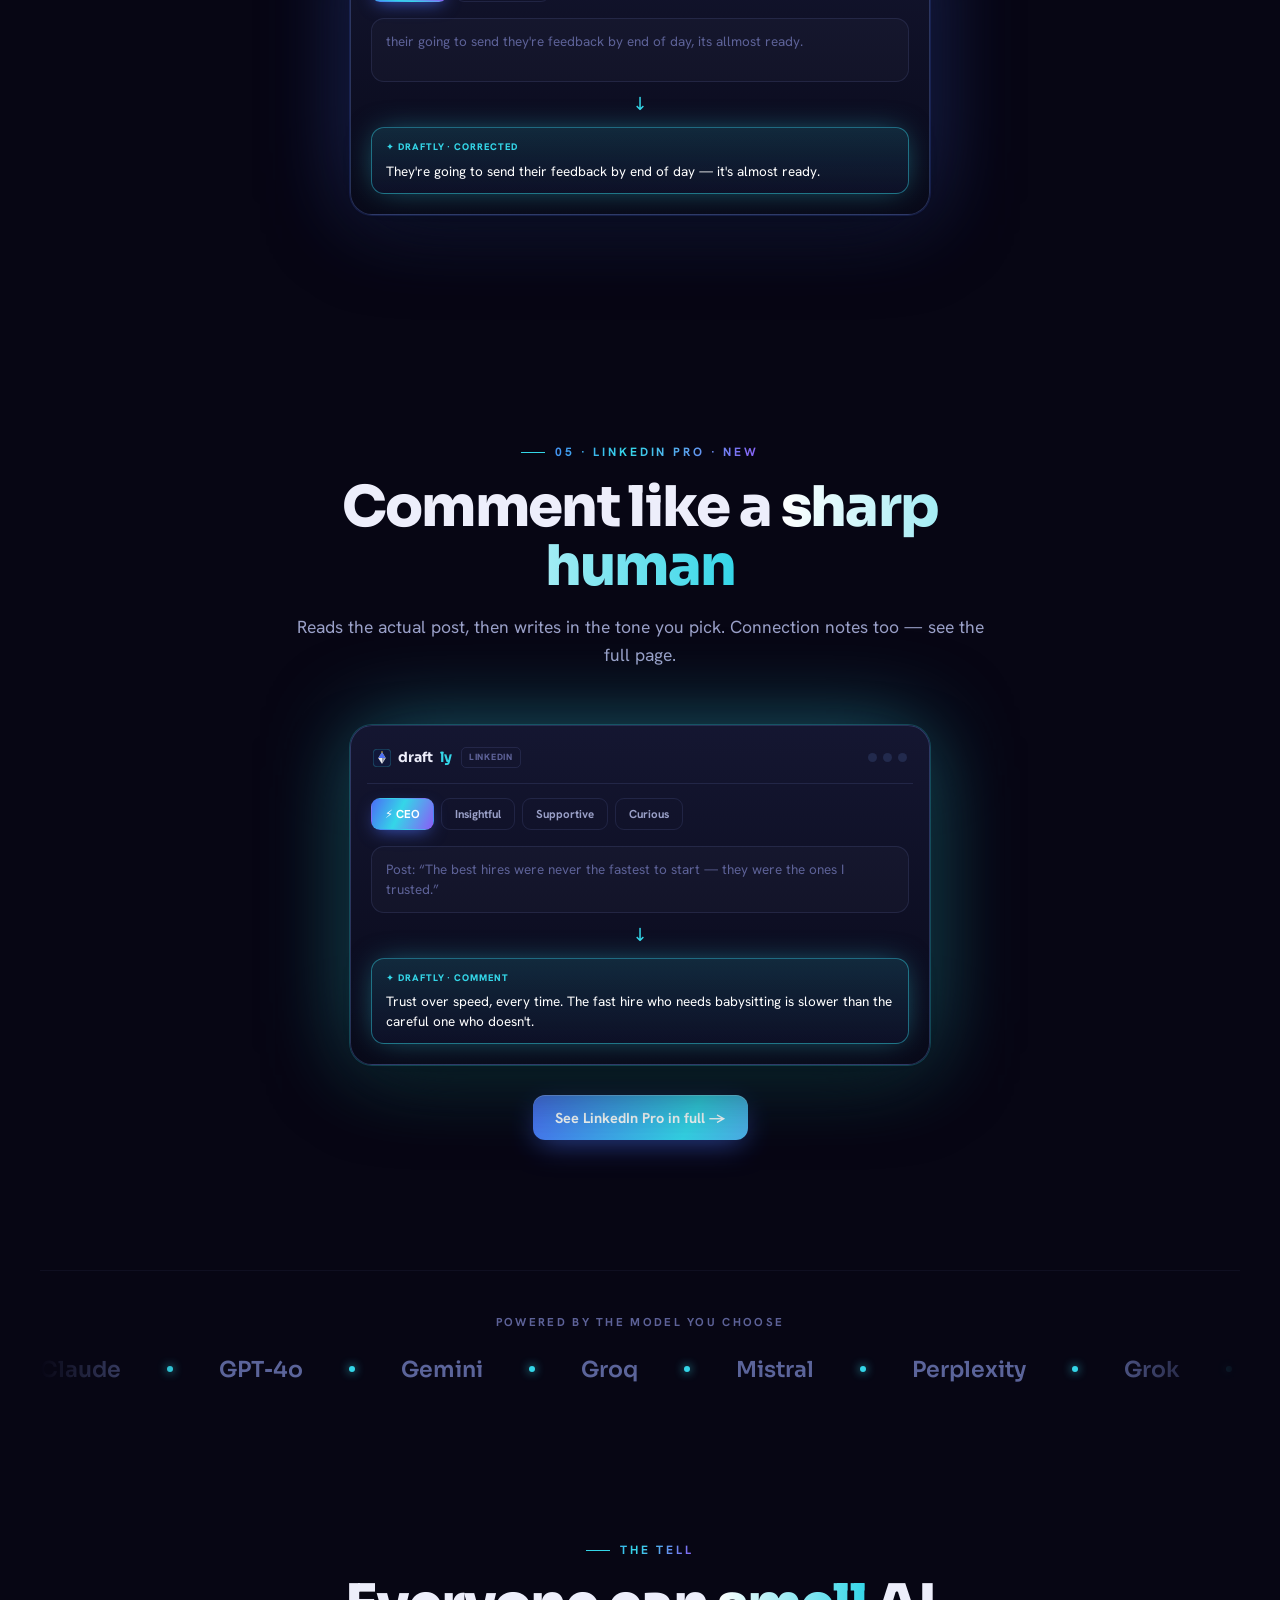
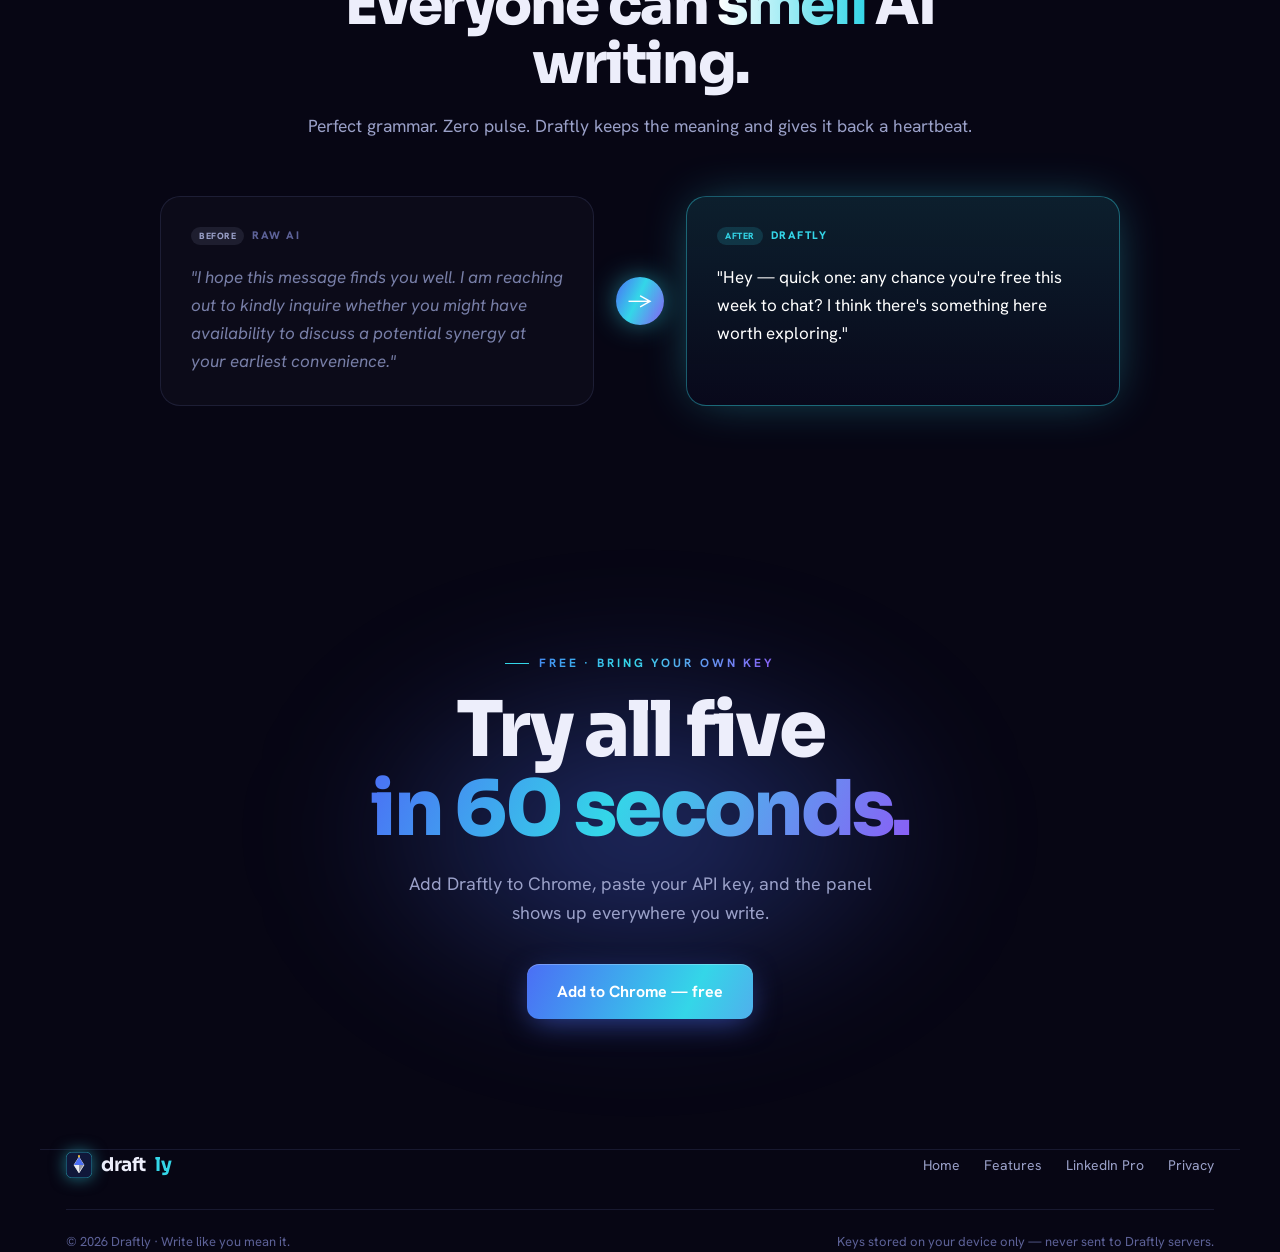
==== commit ccf08622: "Add live animated demos to all 5 features Reply, Translate, Grammar and LinkedIn Pro now each get th" ====
--- a/features.html
+++ b/features.html
@@ -52,14 +52,69 @@
     </div>
   </section>
 
-  <!-- REST OF FEATURES -->
+  <!-- 02 · REPLY (live demo) -->
   <section class="wrap sec">
-    <div class="cards">
-      <div class="card span2 reveal" data-d="1"><div class="ic" style="width:64px;height:64px;font-size:30px">↩️</div><div><h3 style="font-size:24px">02 · Reply</h3><p>Reads the <b style="color:#fff">whole conversation thread</b> — every message, the real sender names — and drafts a reply that actually fits. Match the language automatically, or pick one.</p></div></div>
-      <div class="card reveal" data-d="2"><div class="ic">🌐</div><h3>03 · Translate</h3><p>Type in any language, send in another — and it reads naturally, not like a dictionary. Google or AI translate, your pick.</p></div>
-      <div class="card reveal" data-d="1"><div class="ic">🔍</div><h3>04 · Grammar</h3><p>Grammarly‑style inline checks that fix the slips without flattening your voice. Catches the typos, leaves the personality.</p></div>
-      <div class="card span2 reveal" data-d="2" style="background:linear-gradient(120deg,rgba(75,110,245,.12),rgba(52,214,232,.05));border-color:rgba(52,214,232,.35)"><div class="ic" style="width:64px;height:64px;font-size:30px">💼</div><div><span class="new" style="position:static;display:inline-block;margin-bottom:6px">NEW</span><h3 style="font-size:24px">05 · LinkedIn Pro</h3><p>Post comments by tone and connection notes that get accepted — straight inside LinkedIn. <a href="linkedin.html" style="color:var(--cyan);font-weight:600">See it live →</a></p></div></div>
+    <div class="shead reveal"><span class="eyebrow">02 · Reply</span><h2>Reply that <span class="grad">fits the thread</span></h2><p>Reads the whole conversation — every message, the real sender names — then drafts a reply that actually answers it. Auto‑matches the language.</p></div>
+    <div class="stage reveal" data-d="1" style="margin-top:0">
+      <div class="device">
+        <div class="dev-head"><span class="b"><svg><use href="#nib"/></svg>draft<span class="ly">ly</span></span><span class="pbadge">WhatsApp</span><span class="pdots"><i></i><i></i><i></i></span></div>
+        <div class="modes"><span class="mode on">Subtle</span><span class="mode">Human</span><span class="mode">CEO</span><span class="mode">Grammar</span></div>
+        <div class="demo-cmp">
+          <div class="demo-row demo-bad" id="demo2-bad"></div>
+          <div class="demo-arrow">↓</div>
+          <div class="demo-row demo-good"><span class="demo-tag">✦ Draftly · reply</span><span id="demo2-good"></span></div>
+        </div>
+      </div>
     </div>
+  </section>
+
+  <!-- 03 · TRANSLATE (live demo) -->
+  <section class="wrap sec">
+    <div class="shead reveal"><span class="eyebrow">03 · Translate</span><h2>Say it in <span class="grad">any language</span></h2><p>Type in your language, send in theirs — and it reads naturally, never like a dictionary.</p></div>
+    <div class="stage reveal" data-d="1" style="margin-top:0">
+      <div class="device">
+        <div class="dev-head"><span class="b"><svg><use href="#nib"/></svg>draft<span class="ly">ly</span></span><span class="pbadge">Translate</span><span class="pdots"><i></i><i></i><i></i></span></div>
+        <div class="modes"><span class="mode on">→ Français</span><span class="mode">Español</span><span class="mode">العربية</span><span class="mode">हिन्दी</span></div>
+        <div class="demo-cmp">
+          <div class="demo-row demo-bad" id="demo3-bad"></div>
+          <div class="demo-arrow">↓</div>
+          <div class="demo-row demo-good"><span class="demo-tag">✦ Draftly · translated</span><span id="demo3-good"></span></div>
+        </div>
+      </div>
+    </div>
+  </section>
+
+  <!-- 04 · GRAMMAR (live demo) -->
+  <section class="wrap sec">
+    <div class="shead reveal"><span class="eyebrow">04 · Grammar</span><h2>Fix the slips, <span class="grad">keep the voice</span></h2><p>Grammarly‑style checks that catch the typos and leave your personality fully intact.</p></div>
+    <div class="stage reveal" data-d="1" style="margin-top:0">
+      <div class="device">
+        <div class="dev-head"><span class="b"><svg><use href="#nib"/></svg>draft<span class="ly">ly</span></span><span class="pbadge">Gmail</span><span class="pdots"><i></i><i></i><i></i></span></div>
+        <div class="modes"><span class="mode on">🔍 Check</span><span class="mode">3 issues fixed</span></div>
+        <div class="demo-cmp">
+          <div class="demo-row demo-bad" id="demo4-bad"></div>
+          <div class="demo-arrow">↓</div>
+          <div class="demo-row demo-good"><span class="demo-tag">✦ Draftly · corrected</span><span id="demo4-good"></span></div>
+        </div>
+      </div>
+    </div>
+  </section>
+
+  <!-- 05 · LINKEDIN PRO (live demo) -->
+  <section class="wrap sec">
+    <div class="shead reveal"><span class="eyebrow">05 · LinkedIn Pro · New</span><h2>Comment like a <span class="grad">sharp human</span></h2><p>Reads the actual post, then writes in the tone you pick. Connection notes too — see the full page.</p></div>
+    <div class="stage reveal" data-d="1" style="margin-top:0">
+      <div class="device" style="box-shadow:0 0 0 1px rgba(52,214,232,.22),0 30px 80px -20px rgba(0,0,0,.8),0 0 90px -10px rgba(52,214,232,.55)">
+        <div class="dev-head"><span class="b"><svg><use href="#nib"/></svg>draft<span class="ly">ly</span></span><span class="pbadge">LinkedIn</span><span class="pdots"><i></i><i></i><i></i></span></div>
+        <div class="modes"><span class="mode on">⚡ CEO</span><span class="mode">Insightful</span><span class="mode">Supportive</span><span class="mode">Curious</span></div>
+        <div class="demo-cmp">
+          <div class="demo-row demo-bad" id="demo5-bad"></div>
+          <div class="demo-arrow">↓</div>
+          <div class="demo-row demo-good"><span class="demo-tag">✦ Draftly · comment</span><span id="demo5-good"></span></div>
+        </div>
+      </div>
+    </div>
+    <div style="text-align:center;margin-top:30px" class="reveal"><a class="btn btn-primary" href="linkedin.html">See LinkedIn Pro in full →</a></div>
   </section>
 
   <!-- PROVIDERS -->
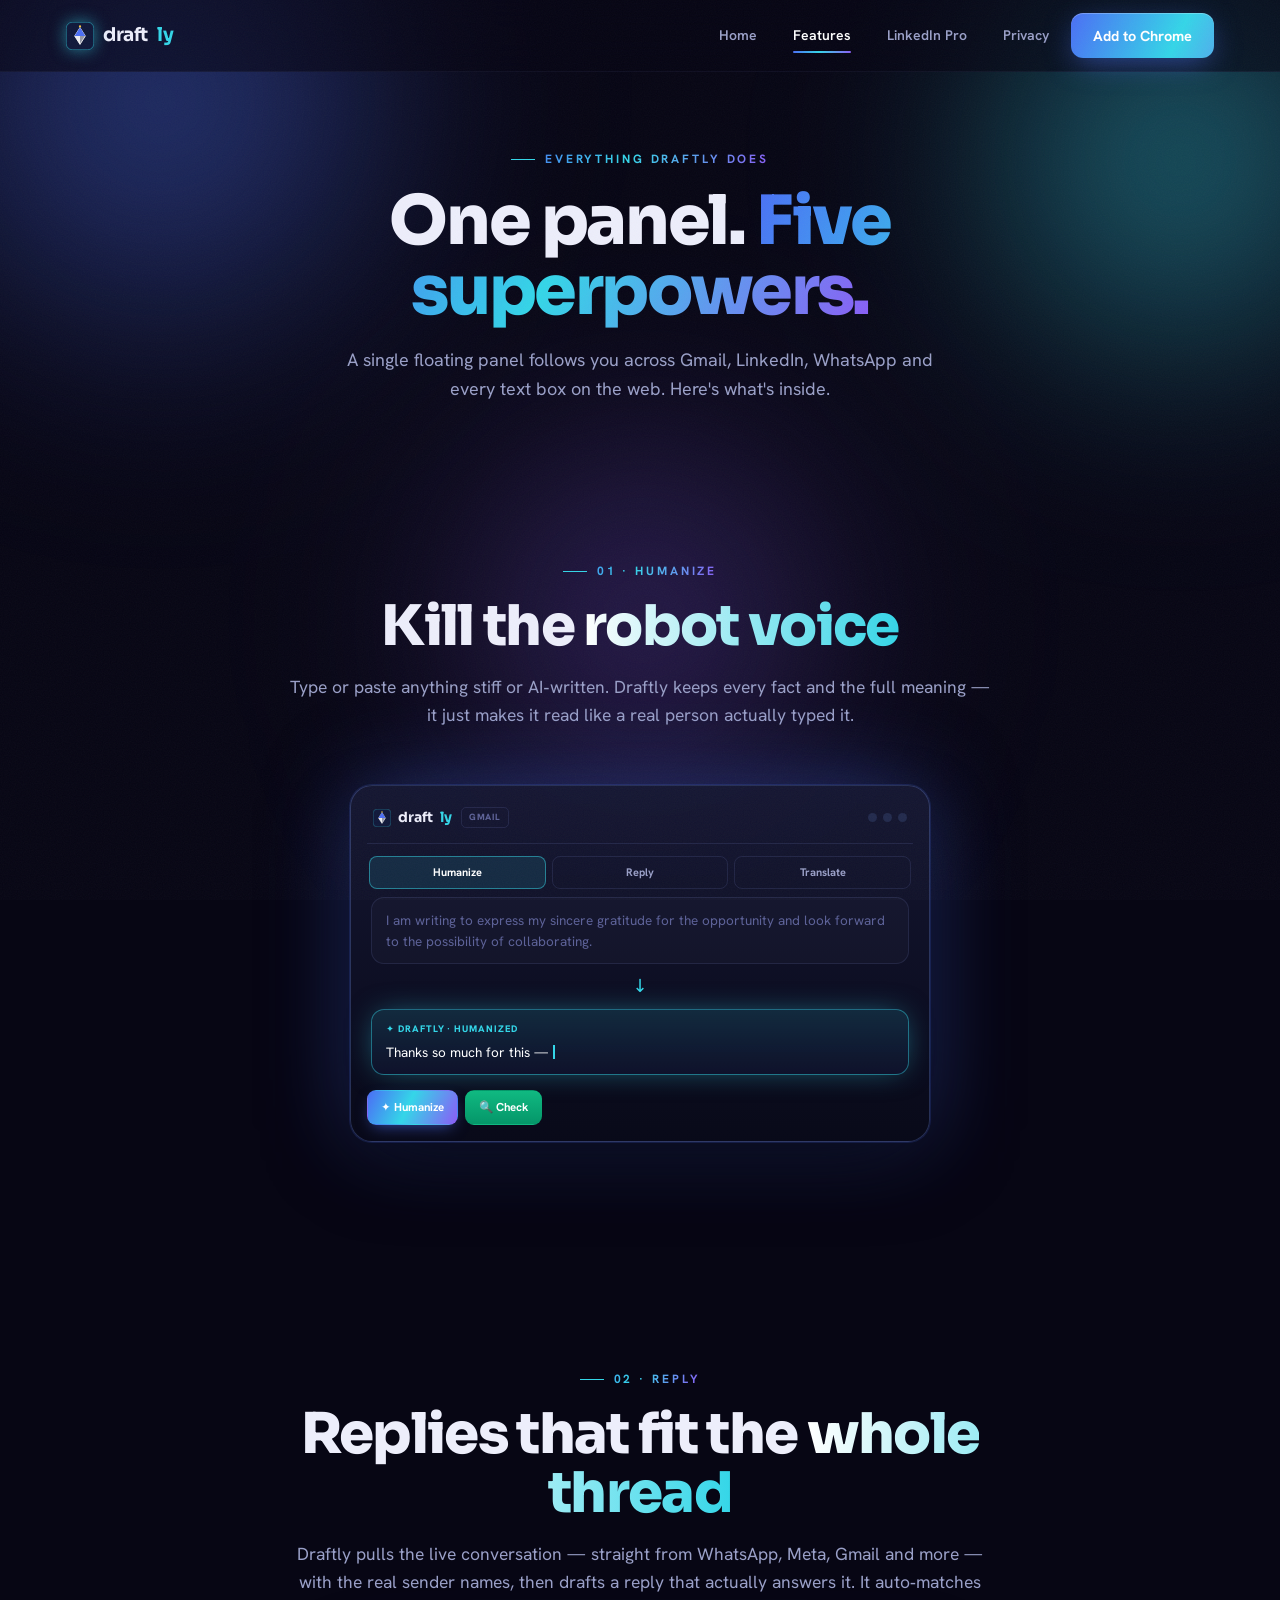
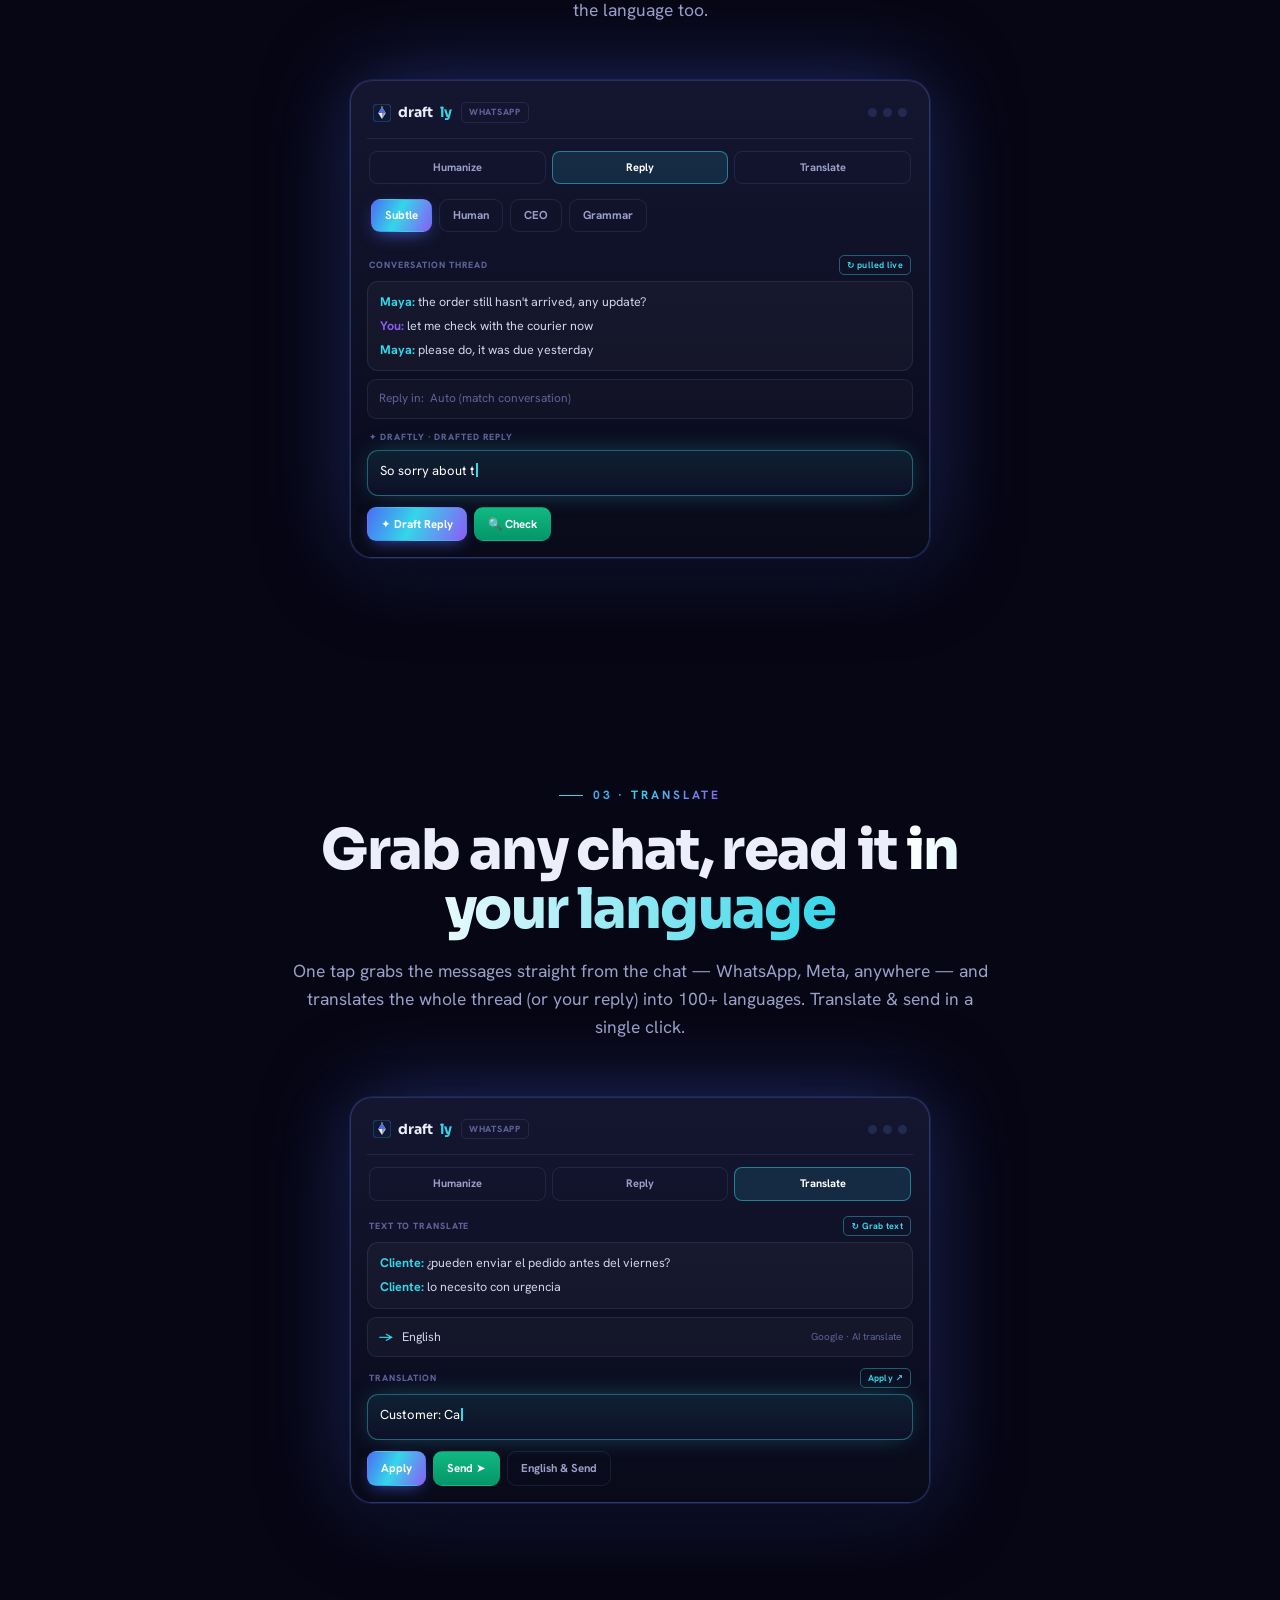
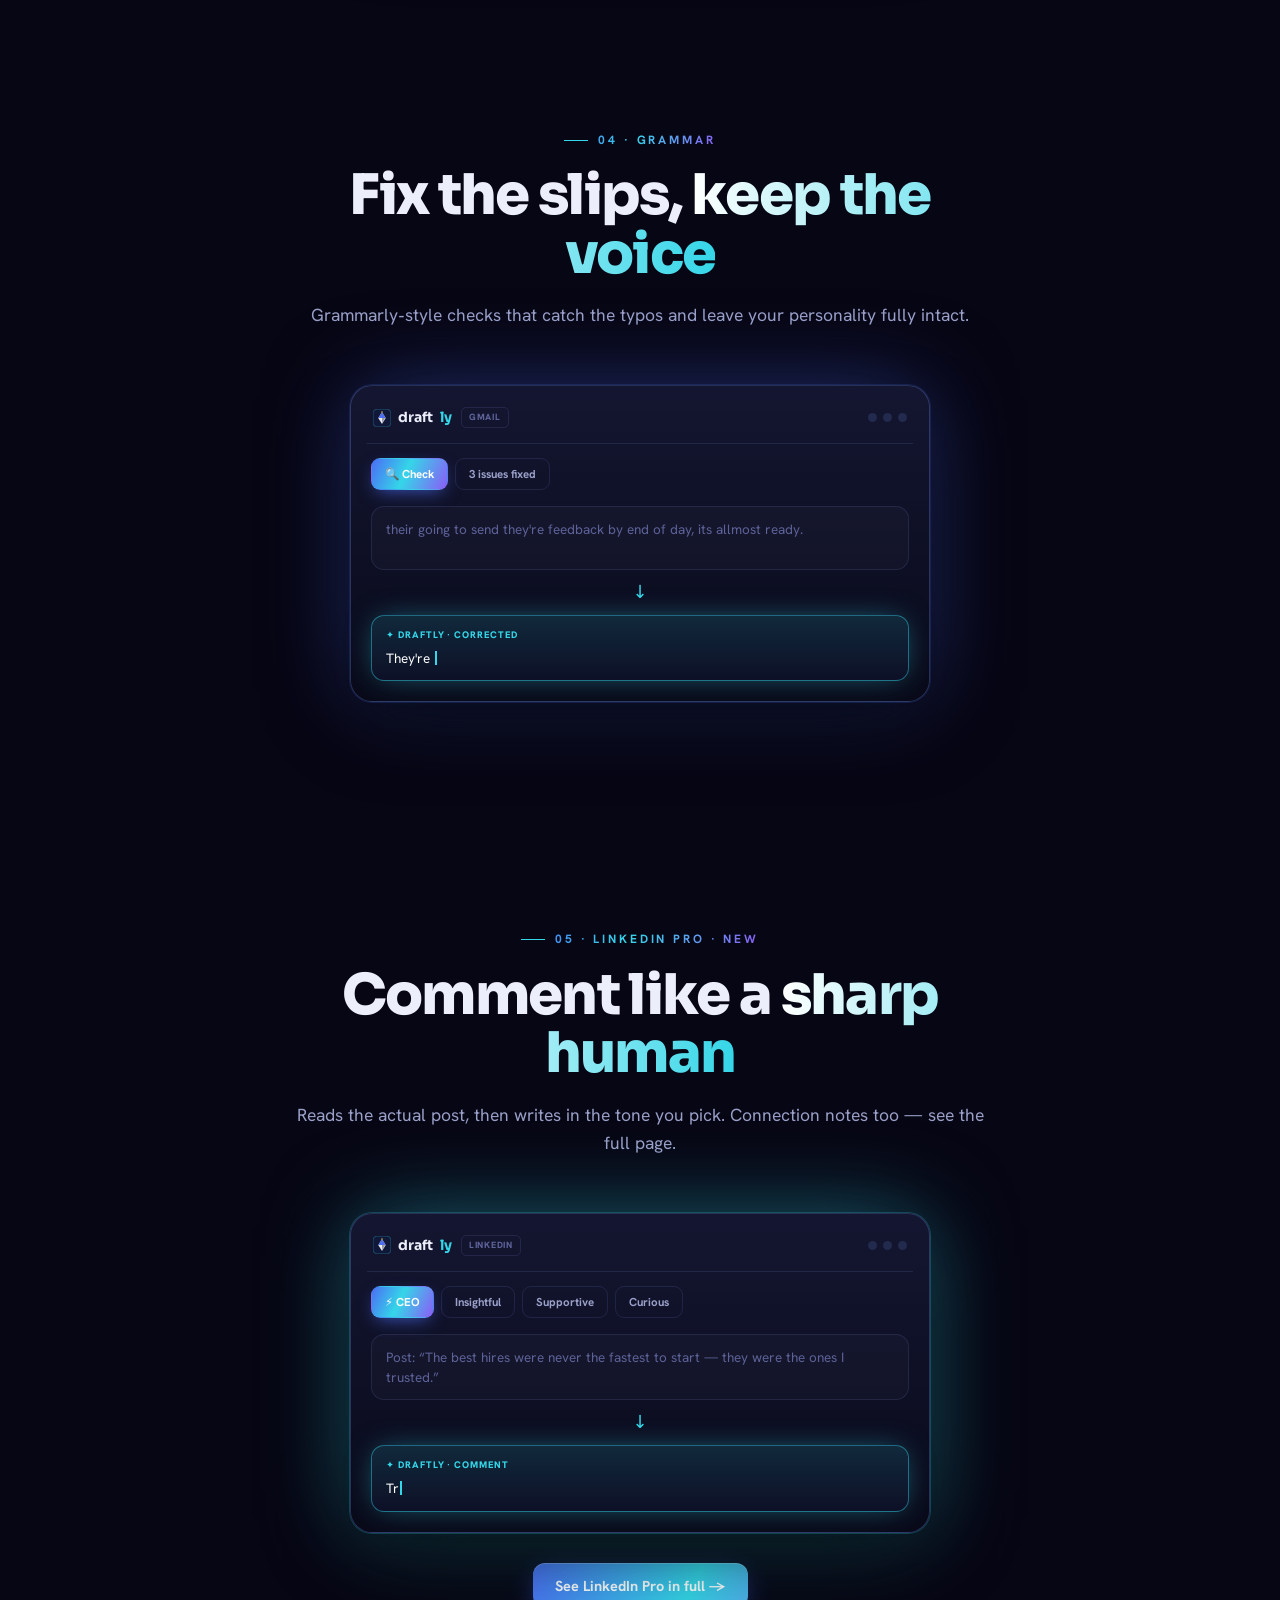
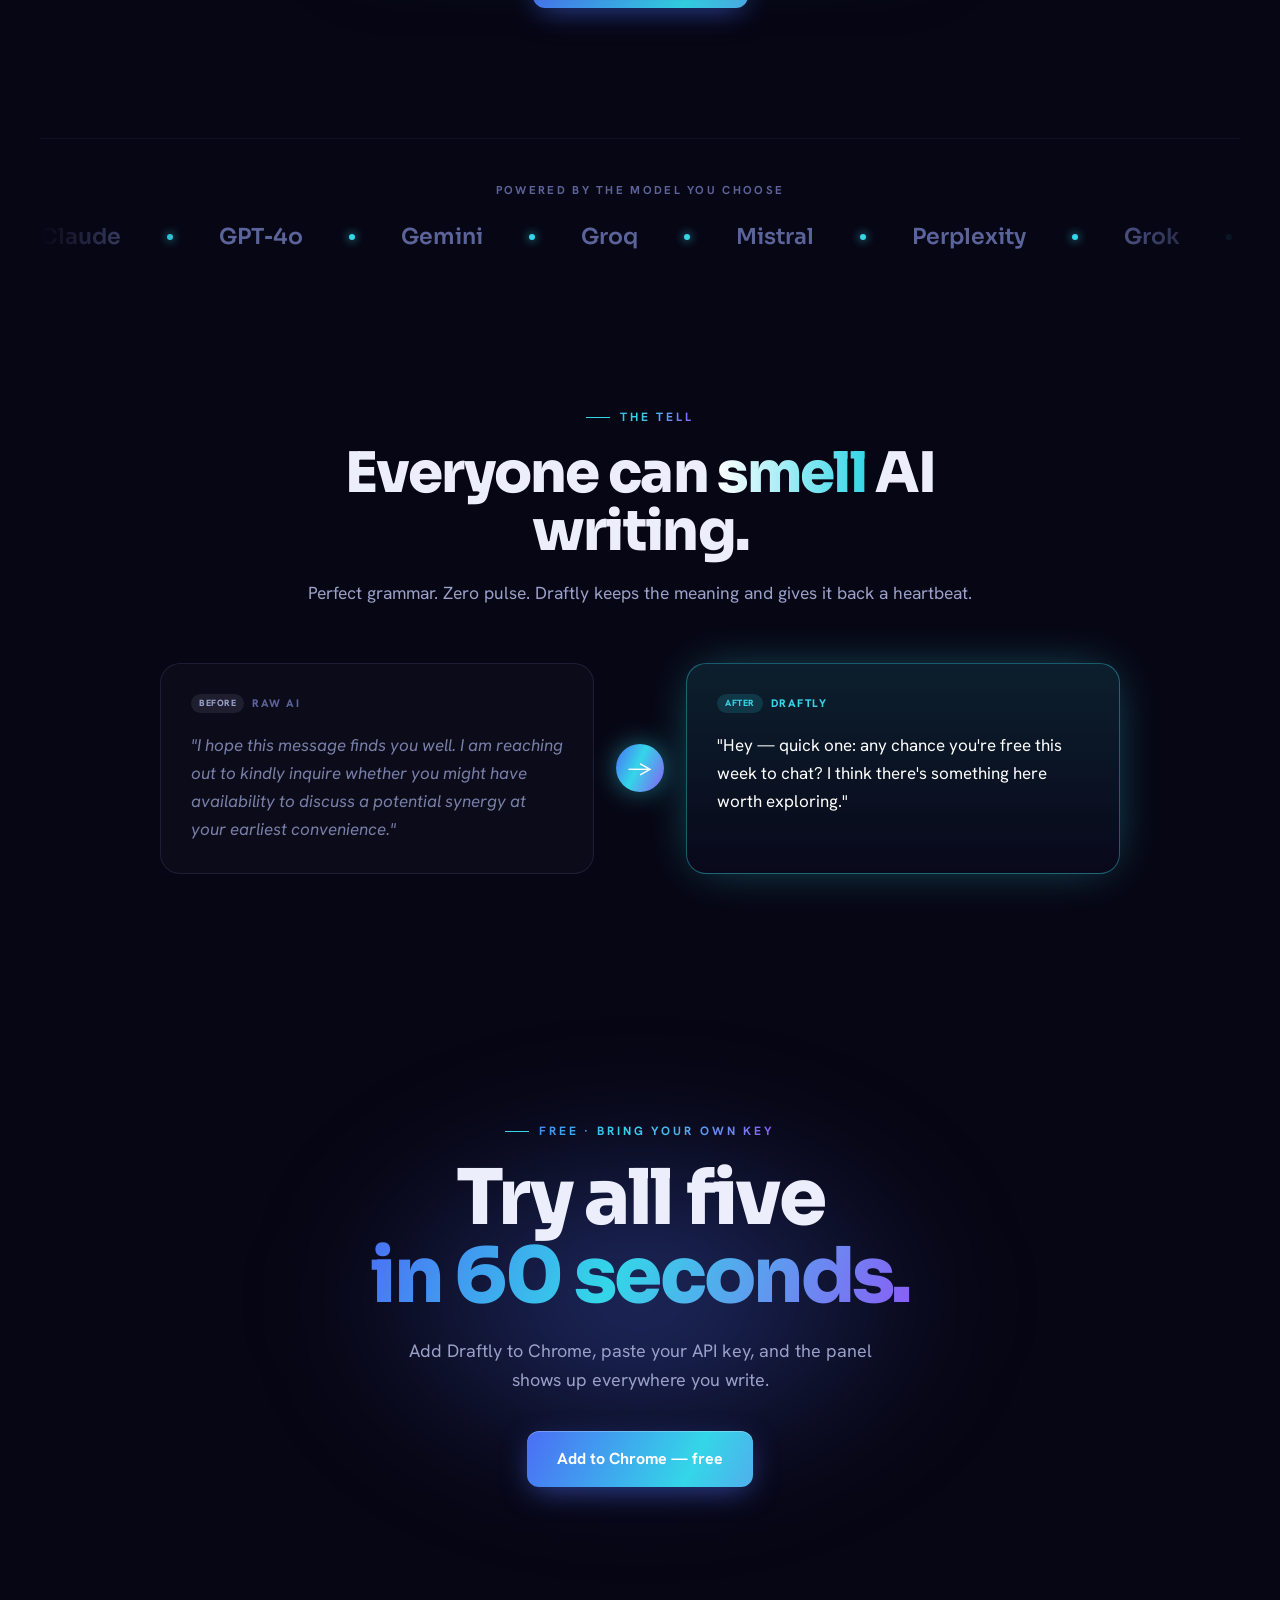
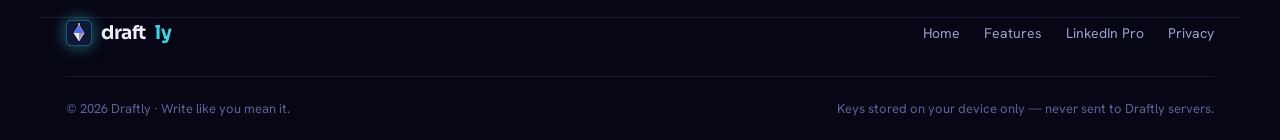
==== commit bdfdb90b: "Make Reply & Translate demos mirror the real extension panels - New setupPanelDemo engine renders a " ====
--- a/features.html
+++ b/features.html
@@ -36,50 +36,54 @@
     <p class="reveal in" data-d="2">A single floating panel follows you across Gmail, LinkedIn, WhatsApp and every text box on the web. Here's what's inside.</p>
   </section>
 
-  <!-- HUMANIZE (with live demo) -->
+  <!-- 01 · HUMANIZE (live demo) -->
   <section class="wrap sec">
-    <div class="shead reveal"><span class="eyebrow">01 · Humanize</span><h2>Kill the <span class="grad">robot voice</span></h2><p>Paste anything stiff or AI‑written. Draftly keeps the meaning and gives it a pulse — Subtle, Human or CEO.</p></div>
+    <div class="shead reveal"><span class="eyebrow">01 · Humanize</span><h2>Kill the <span class="grad">robot voice</span></h2><p>Type or paste anything stiff or AI‑written. Draftly keeps every fact and the full meaning — it just makes it read like a real person actually typed it.</p></div>
     <div class="stage reveal" data-d="1" style="margin-top:0">
       <div class="device">
         <div class="dev-head"><span class="b"><svg><use href="#nib"/></svg>draft<span class="ly">ly</span></span><span class="pbadge">Gmail</span><span class="pdots"><i></i><i></i><i></i></span></div>
-        <div class="modes"><span class="mode on">Human</span><span class="mode">Subtle</span><span class="mode">CEO</span><span class="mode">Grammar</span></div>
+        <div class="panel-tabs"><span class="ptab on">Humanize</span><span class="ptab">Reply</span><span class="ptab">Translate</span></div>
         <div class="demo-cmp">
           <div class="demo-row demo-bad" id="demo-bad"></div>
           <div class="demo-arrow">↓</div>
-          <div class="demo-row demo-good"><span class="demo-tag">✦ Draftly · live</span><span id="demo-good"></span></div>
+          <div class="demo-row demo-good"><span class="demo-tag">✦ Draftly · humanized</span><span id="demo-good"></span></div>
         </div>
+        <div class="panel-btns"><span class="pbtn primary">✦ Humanize</span><span class="pbtn green">🔍 Check</span></div>
       </div>
     </div>
   </section>
 
   <!-- 02 · REPLY (live demo) -->
   <section class="wrap sec">
-    <div class="shead reveal"><span class="eyebrow">02 · Reply</span><h2>Reply that <span class="grad">fits the thread</span></h2><p>Reads the whole conversation — every message, the real sender names — then drafts a reply that actually answers it. Auto‑matches the language.</p></div>
+    <div class="shead reveal"><span class="eyebrow">02 · Reply</span><h2>Replies that fit the <span class="grad">whole thread</span></h2><p>Draftly pulls the live conversation — straight from WhatsApp, Meta, Gmail and more — with the real sender names, then drafts a reply that actually answers it. It auto‑matches the language too.</p></div>
     <div class="stage reveal" data-d="1" style="margin-top:0">
       <div class="device">
         <div class="dev-head"><span class="b"><svg><use href="#nib"/></svg>draft<span class="ly">ly</span></span><span class="pbadge">WhatsApp</span><span class="pdots"><i></i><i></i><i></i></span></div>
-        <div class="modes"><span class="mode on">Subtle</span><span class="mode">Human</span><span class="mode">CEO</span><span class="mode">Grammar</span></div>
-        <div class="demo-cmp">
-          <div class="demo-row demo-bad" id="demo2-bad"></div>
-          <div class="demo-arrow">↓</div>
-          <div class="demo-row demo-good"><span class="demo-tag">✦ Draftly · reply</span><span id="demo2-good"></span></div>
-        </div>
+        <div class="panel-tabs"><span class="ptab">Humanize</span><span class="ptab on">Reply</span><span class="ptab">Translate</span></div>
+        <div class="modes" style="padding-top:11px"><span class="mode on">Subtle</span><span class="mode">Human</span><span class="mode">CEO</span><span class="mode">Grammar</span></div>
+        <div class="panel-label">Conversation thread <span class="mini">↻ pulled live</span></div>
+        <div class="panel-thread" id="reply-ctx"></div>
+        <div class="panel-input">Reply in: &nbsp;Auto (match conversation)</div>
+        <div class="panel-label">✦ Draftly · drafted reply</div>
+        <div class="panel-out"><span id="reply-out"></span></div>
+        <div class="panel-btns"><span class="pbtn primary">✦ Draft Reply</span><span class="pbtn green">🔍 Check</span></div>
       </div>
     </div>
   </section>
 
   <!-- 03 · TRANSLATE (live demo) -->
   <section class="wrap sec">
-    <div class="shead reveal"><span class="eyebrow">03 · Translate</span><h2>Say it in <span class="grad">any language</span></h2><p>Type in your language, send in theirs — and it reads naturally, never like a dictionary.</p></div>
+    <div class="shead reveal"><span class="eyebrow">03 · Translate</span><h2>Grab any chat, read it <span class="grad">in your language</span></h2><p>One tap grabs the messages straight from the chat — WhatsApp, Meta, anywhere — and translates the whole thread (or your reply) into 100+ languages. Translate &amp; send in a single click.</p></div>
     <div class="stage reveal" data-d="1" style="margin-top:0">
       <div class="device">
-        <div class="dev-head"><span class="b"><svg><use href="#nib"/></svg>draft<span class="ly">ly</span></span><span class="pbadge">Translate</span><span class="pdots"><i></i><i></i><i></i></span></div>
-        <div class="modes"><span class="mode on">→ Français</span><span class="mode">Español</span><span class="mode">العربية</span><span class="mode">हिन्दी</span></div>
-        <div class="demo-cmp">
-          <div class="demo-row demo-bad" id="demo3-bad"></div>
-          <div class="demo-arrow">↓</div>
-          <div class="demo-row demo-good"><span class="demo-tag">✦ Draftly · translated</span><span id="demo3-good"></span></div>
-        </div>
+        <div class="dev-head"><span class="b"><svg><use href="#nib"/></svg>draft<span class="ly">ly</span></span><span class="pbadge">WhatsApp</span><span class="pdots"><i></i><i></i><i></i></span></div>
+        <div class="panel-tabs"><span class="ptab">Humanize</span><span class="ptab">Reply</span><span class="ptab on">Translate</span></div>
+        <div class="panel-label">Text to translate <span class="mini">↻ Grab text</span></div>
+        <div class="panel-thread" id="trans-ctx"></div>
+        <div class="langsel"><span class="arrow">→</span> English <span class="ml">Google · AI translate</span></div>
+        <div class="panel-label">Translation <span class="mini">Apply ↗</span></div>
+        <div class="panel-out"><span id="trans-out"></span></div>
+        <div class="panel-btns"><span class="pbtn primary">Apply</span><span class="pbtn green">Send ➤</span><span class="pbtn">English &amp; Send</span></div>
       </div>
     </div>
   </section>
--- a/style.css
+++ b/style.css
@@ -257,6 +257,27 @@
 .li-out{min-height:58px;font-size:13.5px;color:#fff;line-height:1.5;background:linear-gradient(180deg,rgba(52,214,232,.1),rgba(75,110,245,.04));border:1px solid rgba(52,214,232,.35);border-radius:10px;padding:11px 12px}
 .li-outlabel{font-size:9px;font-weight:800;letter-spacing:.1em;text-transform:uppercase;color:var(--cyan);display:block;margin-bottom:6px}
 
+/* ════════ faithful panel demo bits (Reply / Translate / etc.) ════════ */
+.panel-tabs{display:flex;gap:6px;padding:12px 2px 4px}
+.ptab{flex:1;text-align:center;font-size:11px;font-weight:700;padding:7px 0;border-radius:8px;border:1px solid var(--line);color:var(--muted)}
+.ptab.on{background:rgba(52,214,232,.12);border-color:rgba(52,214,232,.5);color:#fff}
+.panel-label{font-size:9px;font-weight:800;letter-spacing:.1em;text-transform:uppercase;color:var(--faint);display:flex;justify-content:space-between;align-items:center;margin:11px 2px 6px;gap:8px}
+.panel-label .mini{font-size:9px;font-weight:700;color:var(--cyan);border:1px solid rgba(52,214,232,.4);border-radius:5px;padding:2px 7px;letter-spacing:.03em;text-transform:none;white-space:nowrap}
+.panel-thread{background:rgba(255,255,255,.03);border:1px solid var(--line);border-radius:11px;padding:11px 12px;transition:opacity .4s}
+.thread-line{font-size:12.5px;color:#cfd4ee;line-height:1.5;margin-bottom:5px}
+.thread-line:last-child{margin-bottom:0}
+.thread-line .nm{font-weight:700;color:var(--cyan)}
+.thread-line.you .nm{color:var(--violet)}
+.panel-out{min-height:46px;font-size:13px;color:#fff;line-height:1.5;background:linear-gradient(180deg,rgba(52,214,232,.1),rgba(75,110,245,.05));border:1px solid rgba(52,214,232,.4);border-radius:11px;padding:10px 12px;box-shadow:0 0 28px -10px rgba(52,214,232,.55)}
+.panel-input{font-size:12px;color:var(--faint);background:rgba(255,255,255,.025);border:1px solid var(--line);border-radius:9px;padding:9px 11px;margin-top:8px}
+.langsel{font-size:12.5px;color:#cfd4ee;background:rgba(255,255,255,.03);border:1px solid var(--line);border-radius:9px;padding:9px 11px;margin-top:8px;display:flex;align-items:center;gap:9px}
+.langsel .arrow{color:var(--cyan);font-weight:700}
+.langsel .ml{margin-left:auto;font-size:10px;color:var(--faint)}
+.panel-btns{display:flex;gap:7px;margin-top:11px;flex-wrap:wrap}
+.pbtn{font-size:11.5px;font-weight:700;padding:7px 13px;border-radius:9px;border:1px solid var(--line);color:var(--muted)}
+.pbtn.primary{background:var(--aurora);color:#fff;border-color:transparent;box-shadow:0 6px 16px -6px rgba(75,110,245,.7)}
+.pbtn.green{background:linear-gradient(180deg,#10b981,#059669);color:#fff;border-color:transparent}
+
 /* responsive */
 @media(max-width:900px){
   .cards{grid-template-columns:1fr 1fr}.card.span2{grid-column:span 2}
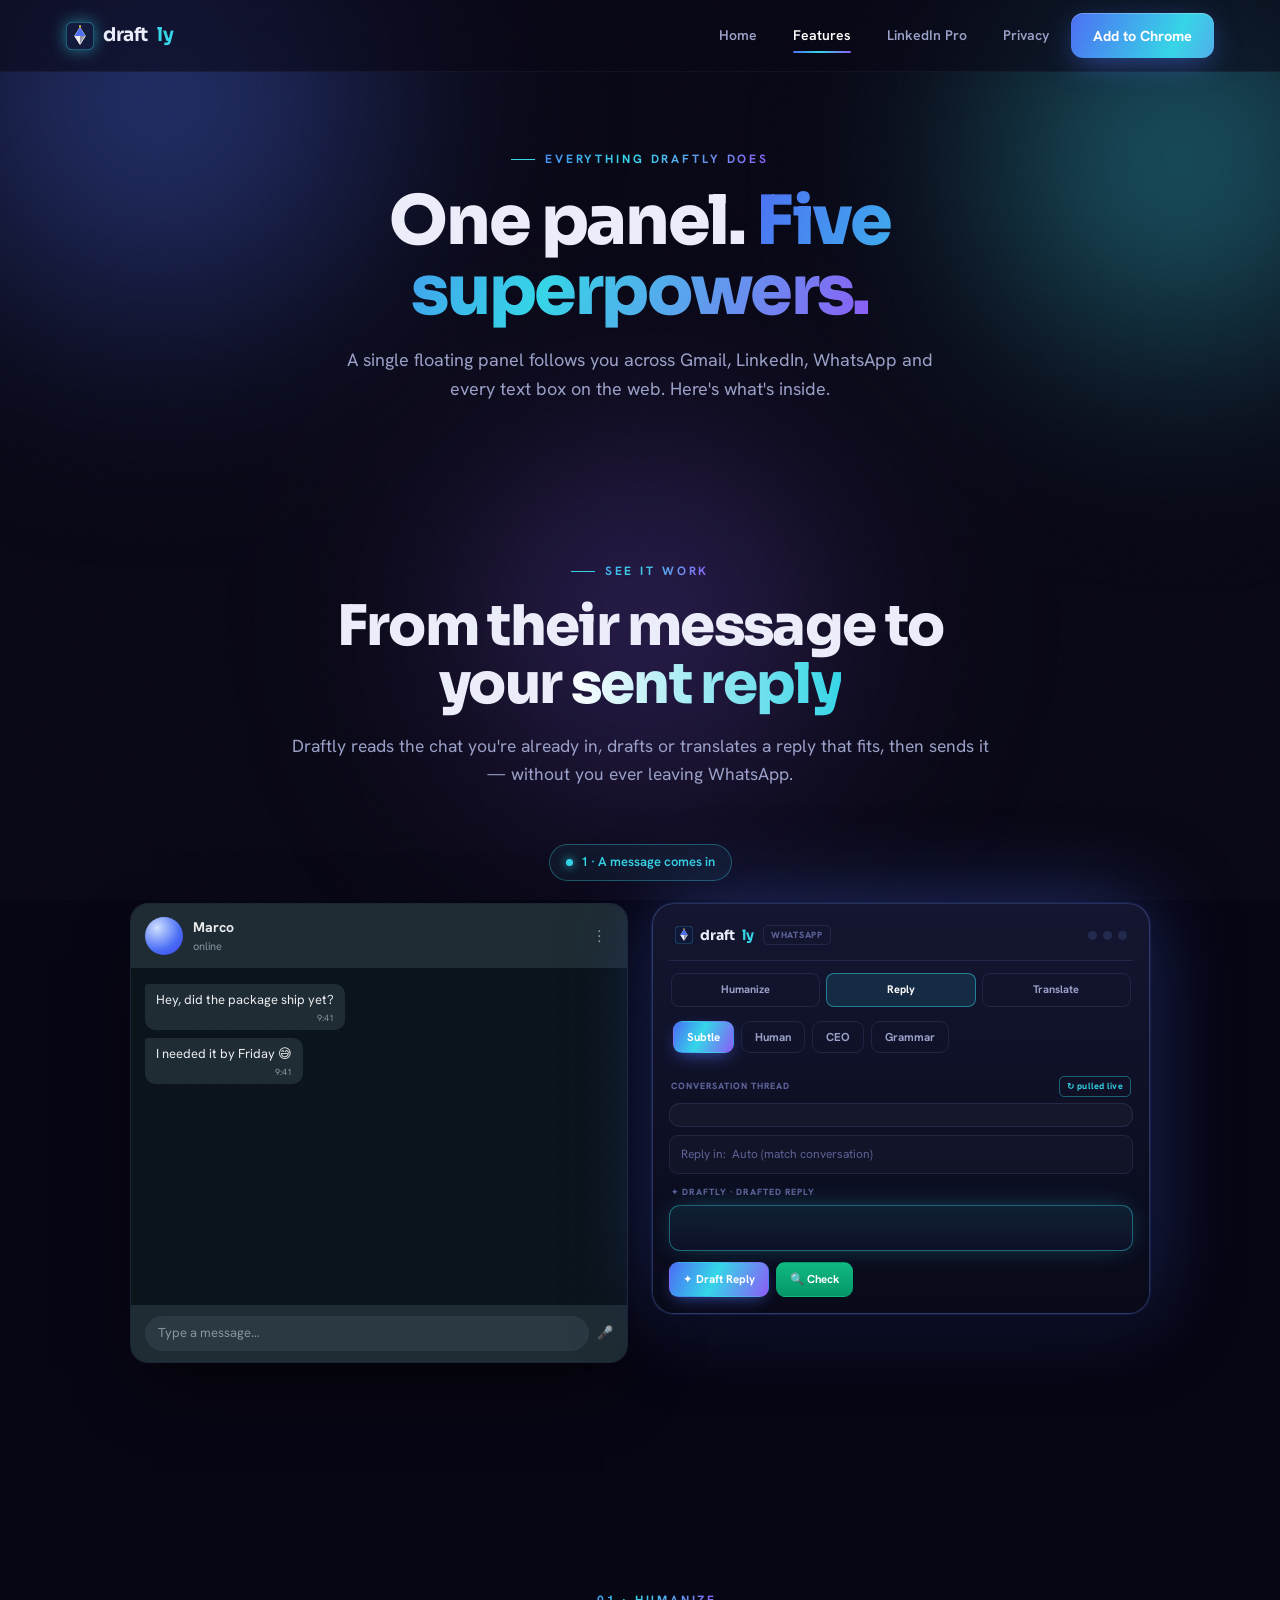
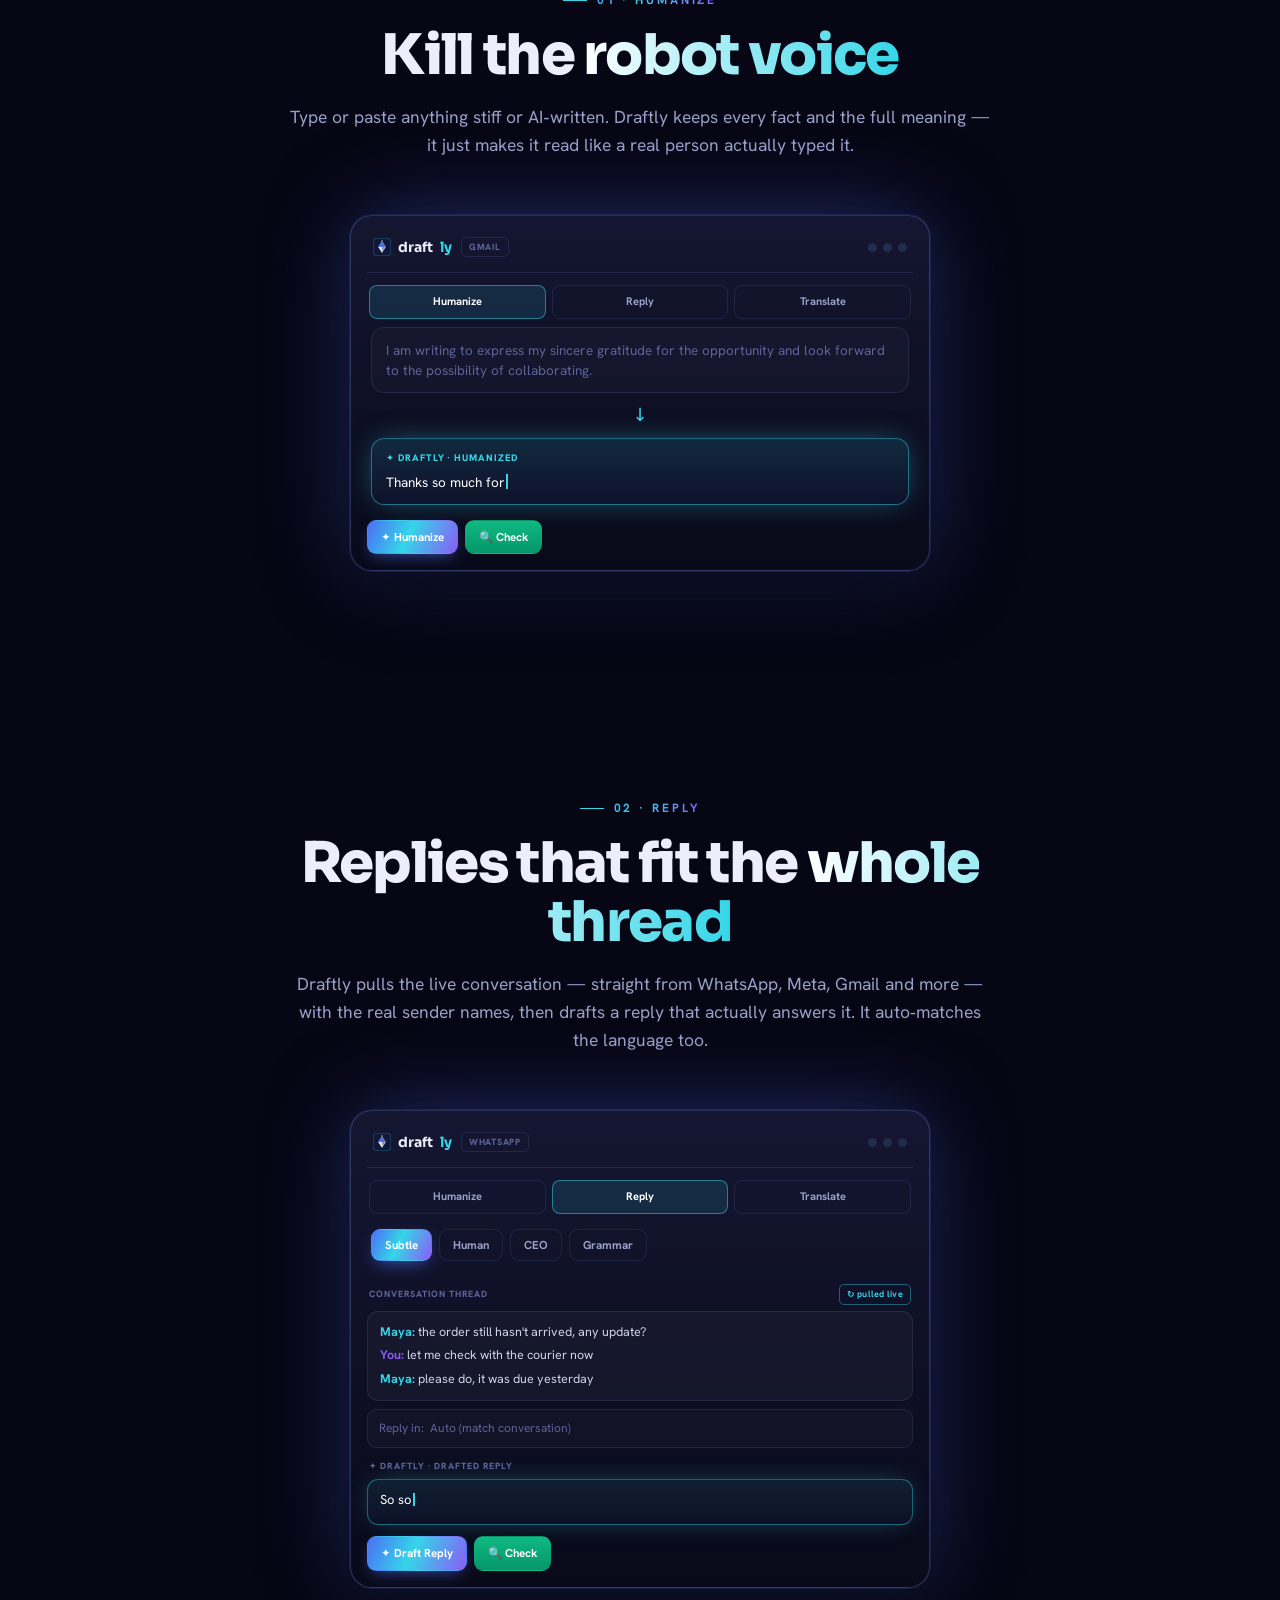
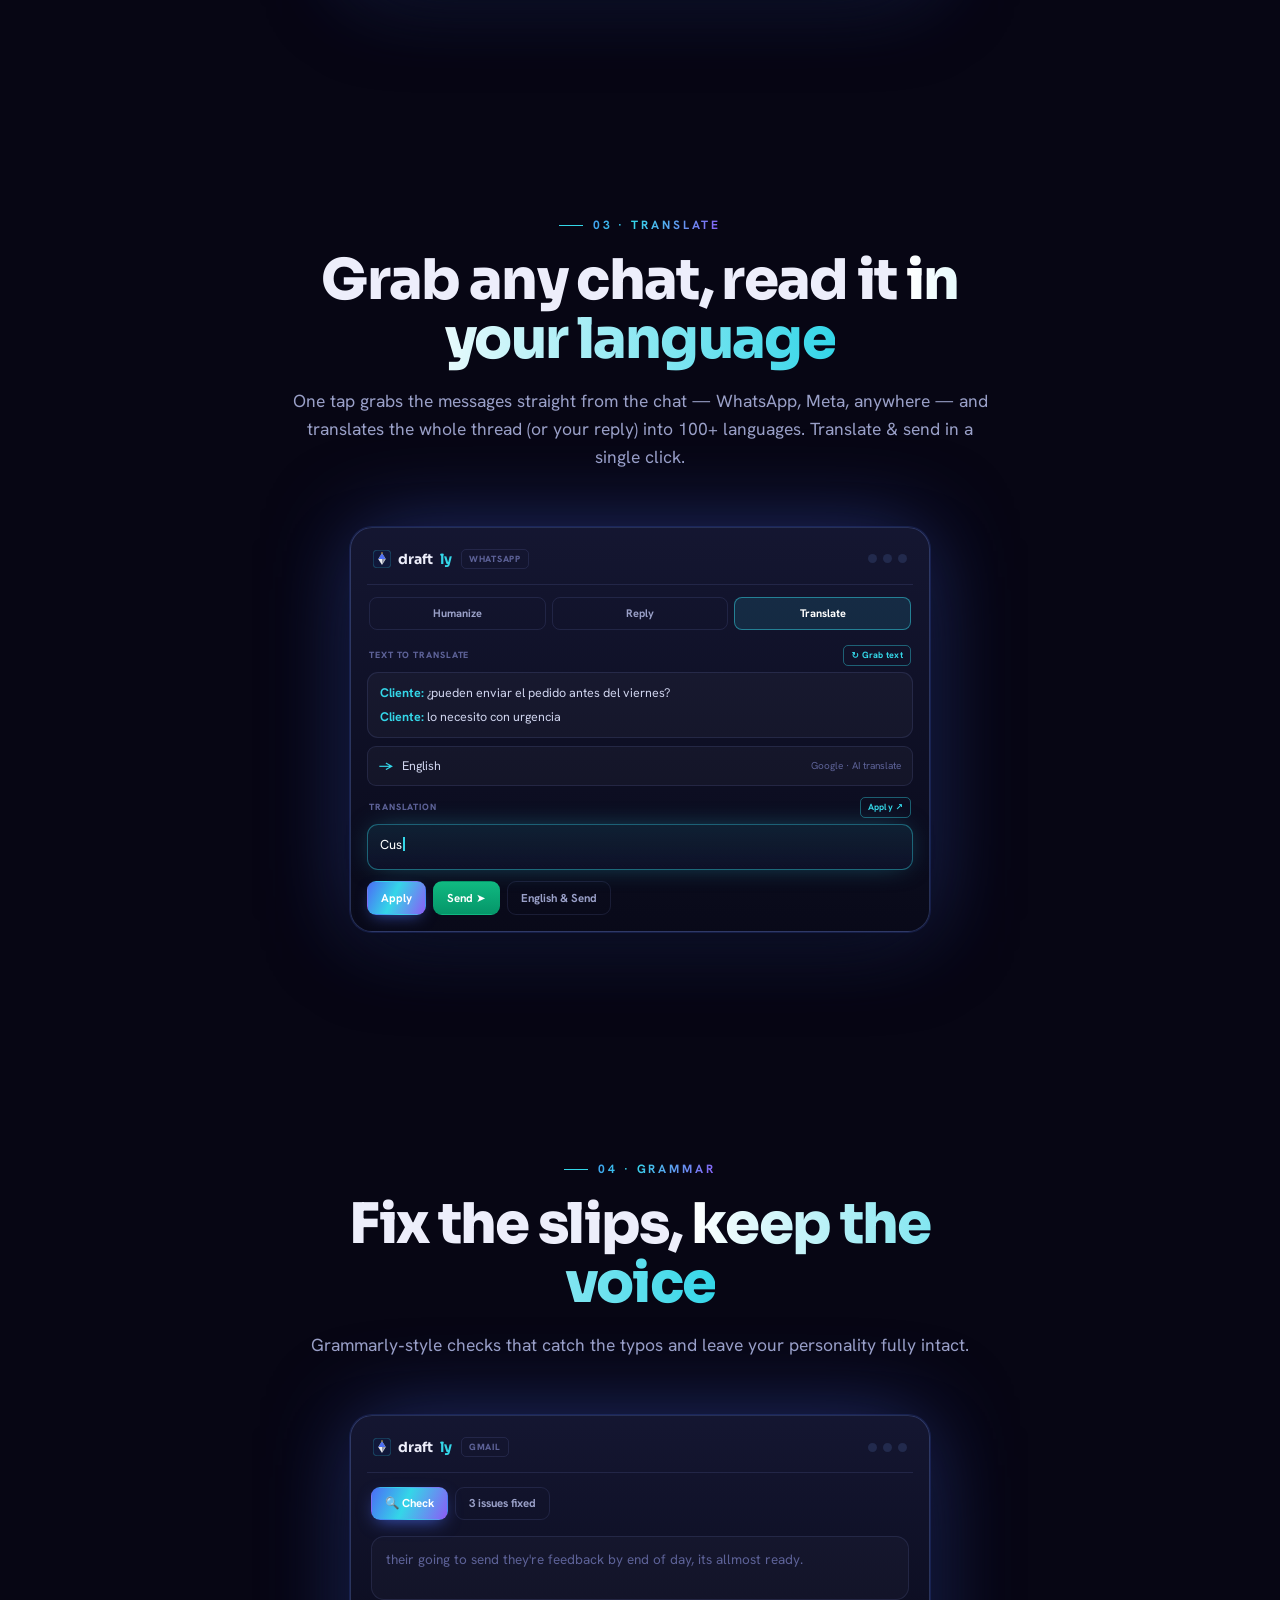
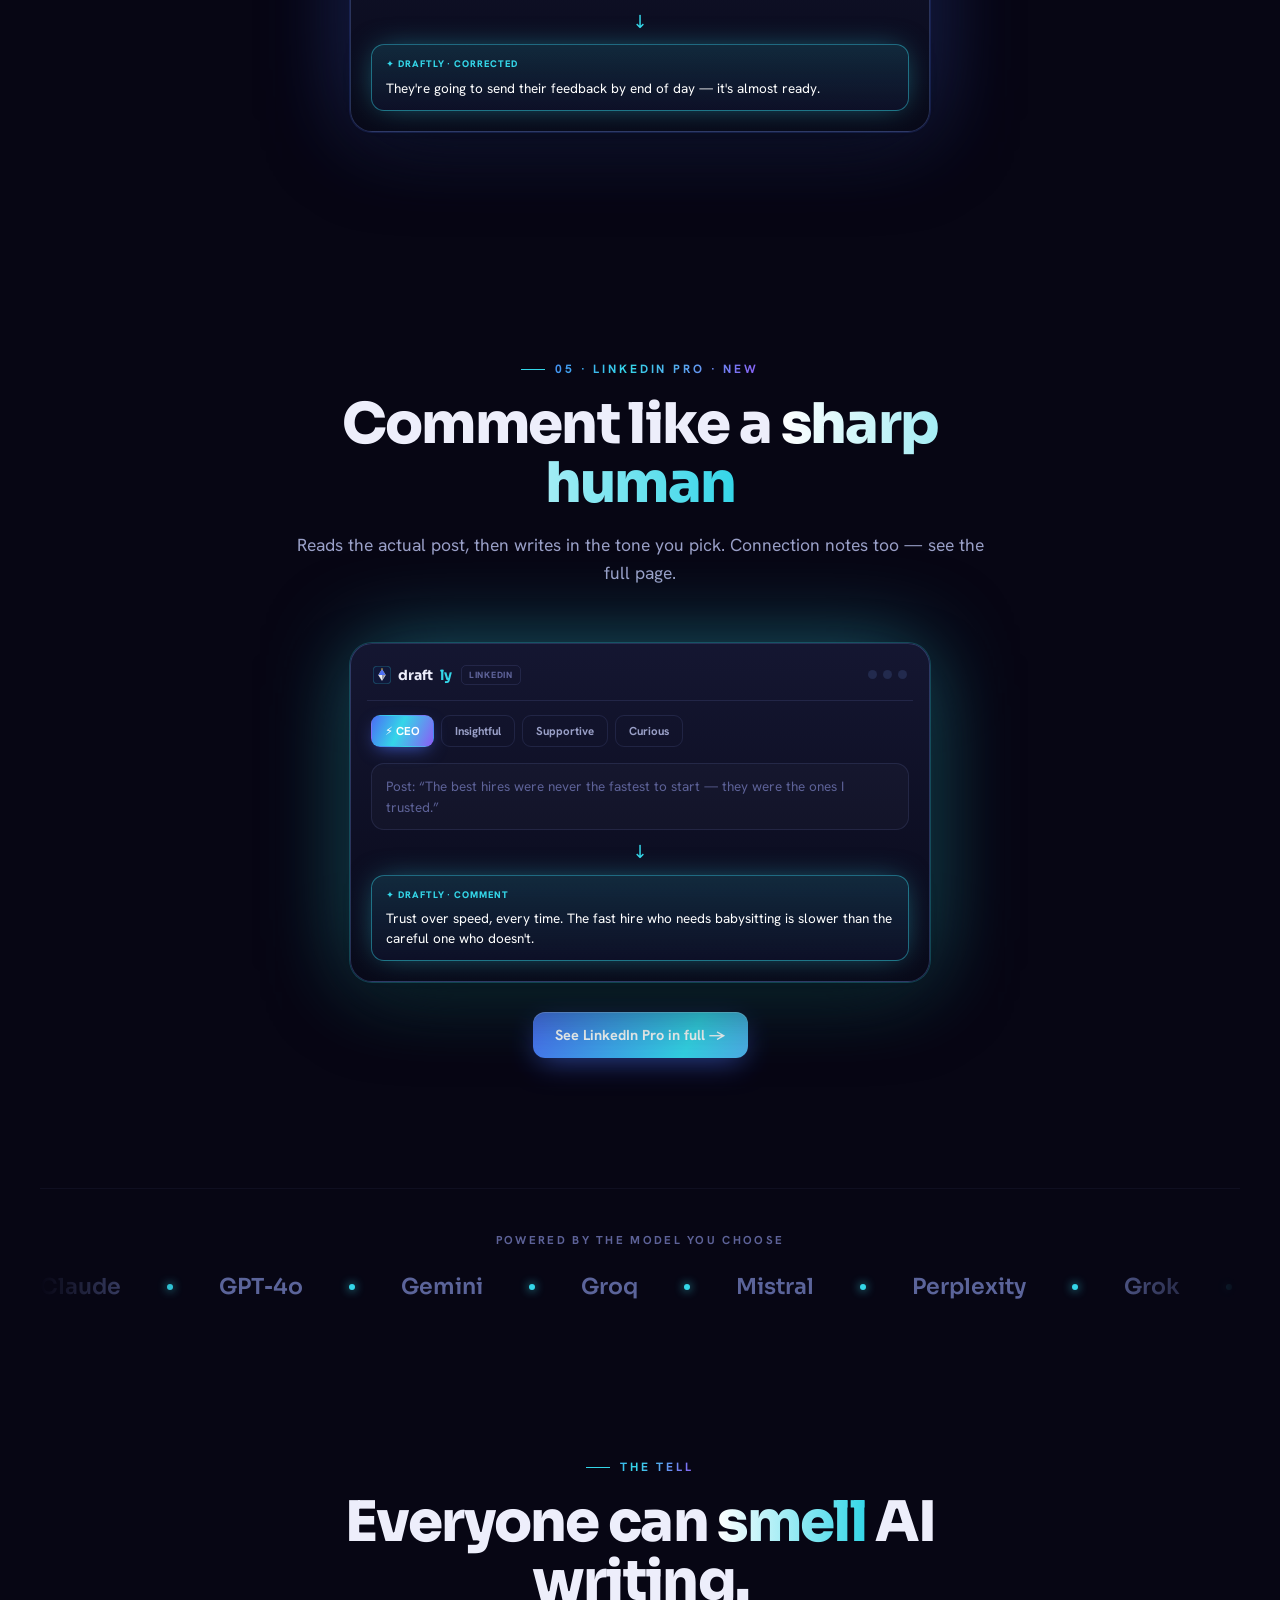
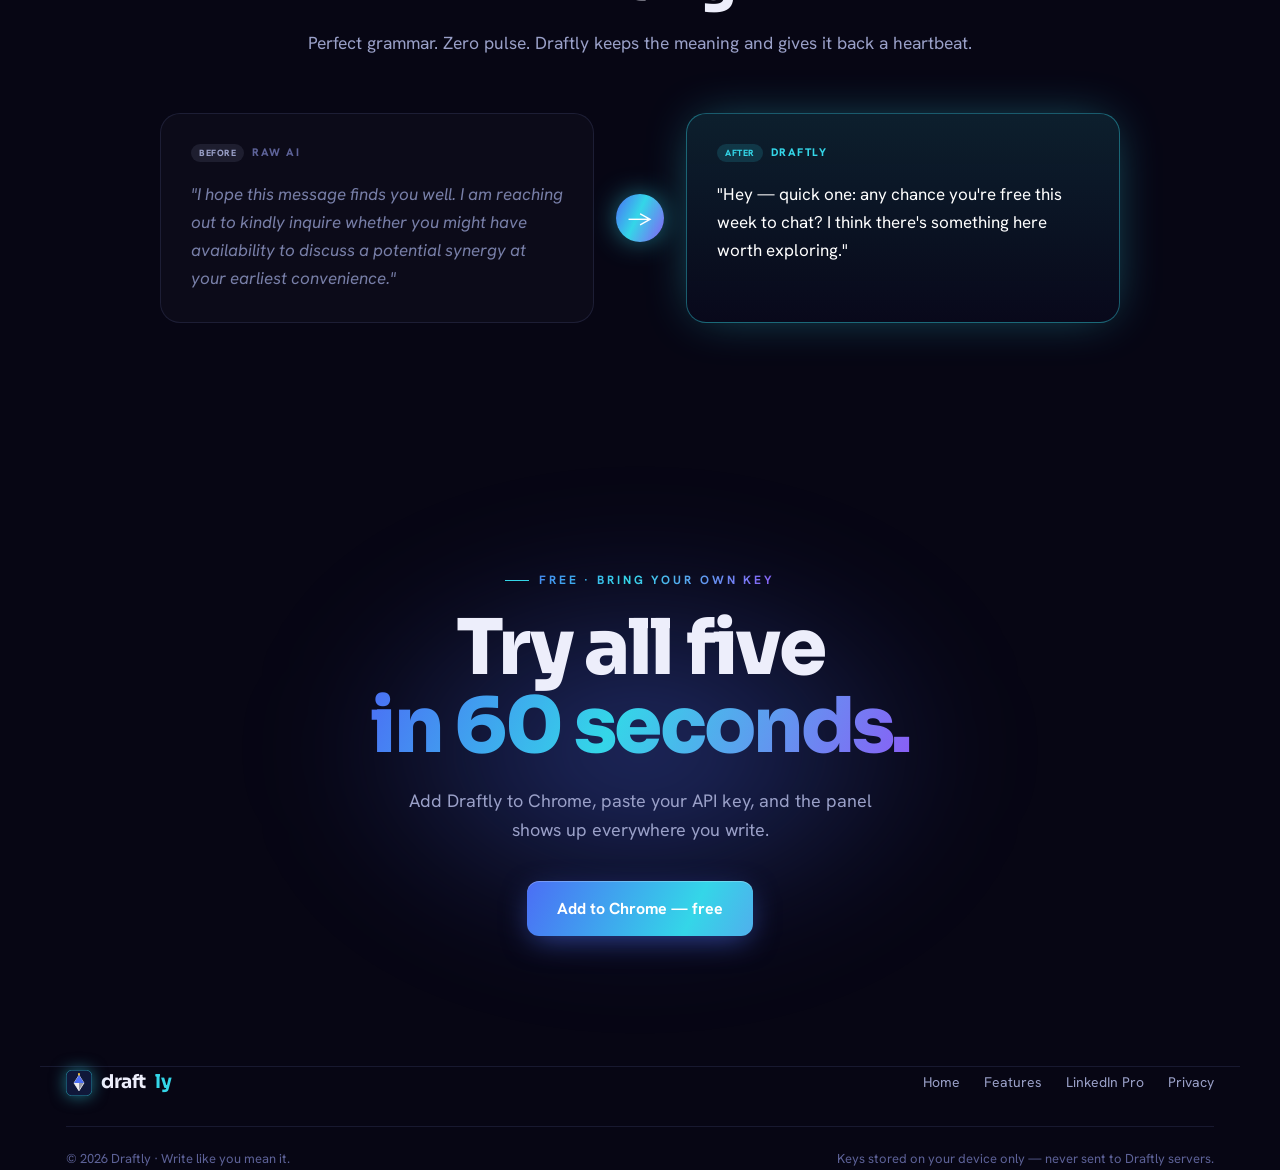
==== commit 102d6415: "Add flagship 'See it work' scene: WhatsApp to Draftly, end to end Live two-panel animation: messages" ====
--- a/features.html
+++ b/features.html
@@ -34,6 +34,32 @@
     <span class="eyebrow reveal in" style="display:inline-flex">Everything Draftly does</span>
     <h1 class="reveal in" data-d="1">One panel. <span class="grad-aur">Five superpowers.</span></h1>
     <p class="reveal in" data-d="2">A single floating panel follows you across Gmail, LinkedIn, WhatsApp and every text box on the web. Here's what's inside.</p>
+  </section>
+
+  <!-- SEE IT WORK — flagship end-to-end flow -->
+  <section class="wrap sec" id="see-it">
+    <div class="shead reveal"><span class="eyebrow">See it work</span><h2>From their message to your <span class="grad">sent reply</span></h2><p>Draftly reads the chat you're already in, drafts or translates a reply that fits, then sends it — without you ever leaving WhatsApp.</p></div>
+    <div style="text-align:center" class="reveal"><span class="flow-step"><span class="dotp"></span> <span id="flow-step-txt">A message comes in…</span></span></div>
+    <div class="flow-scene reveal" data-d="1">
+      <!-- WhatsApp window (the source) -->
+      <div class="wa">
+        <div class="wa-head"><div class="av"></div><div><div class="nm">Marco</div><div class="st">online</div></div><span class="ico">⋮</span></div>
+        <div class="wa-body" id="wa-body"></div>
+        <div class="wa-input"><span class="box">Type a message…</span> 🎤</div>
+      </div>
+      <!-- Draftly panel (pulls, drafts, sends) -->
+      <div class="device">
+        <div class="dev-head"><span class="b"><svg><use href="#nib"/></svg>draft<span class="ly">ly</span></span><span class="pbadge">WhatsApp</span><span class="pdots"><i></i><i></i><i></i></span></div>
+        <div class="panel-tabs" id="flow-tabs"><span class="ptab" data-t="hum">Humanize</span><span class="ptab on" data-t="rep">Reply</span><span class="ptab" data-t="tr">Translate</span></div>
+        <div class="modes" id="flow-modes" style="padding-top:10px"><span class="mode on">Subtle</span><span class="mode">Human</span><span class="mode">CEO</span><span class="mode">Grammar</span></div>
+        <div class="panel-label" id="flow-l1">Conversation thread <span class="mini" id="flow-grab">↻ pulled live</span></div>
+        <div class="panel-thread" id="flow-thread"></div>
+        <div id="flow-mid"><div class="panel-input">Reply in: &nbsp;Auto (match conversation)</div></div>
+        <div class="panel-label" id="flow-l2">✦ Draftly · drafted reply</div>
+        <div class="panel-out"><span id="flow-out"></span></div>
+        <div class="panel-btns" id="flow-btns"><span class="pbtn primary">✦ Draft Reply</span><span class="pbtn green">🔍 Check</span></div>
+      </div>
+    </div>
   </section>
 
   <!-- 01 · HUMANIZE (live demo) -->
--- a/style.css
+++ b/style.css
@@ -278,8 +278,41 @@
 .pbtn.primary{background:var(--aurora);color:#fff;border-color:transparent;box-shadow:0 6px 16px -6px rgba(75,110,245,.7)}
 .pbtn.green{background:linear-gradient(180deg,#10b981,#059669);color:#fff;border-color:transparent}
 
+/* ════════ flagship "see it work" scene: WhatsApp + Draftly panel ════════ */
+.flow-scene{display:grid;grid-template-columns:1fr 1fr;gap:24px;align-items:start;max-width:1020px;margin:0 auto}
+.flow-scene .device{align-self:start}
+.wa{background:#0b141a;border:1px solid var(--line);border-radius:18px;overflow:hidden;display:flex;flex-direction:column;min-height:460px;box-shadow:0 30px 70px -24px rgba(0,0,0,.8)}
+.wa-head{display:flex;align-items:center;gap:10px;padding:12px 14px;background:#1f2c33}
+.wa-head .av{width:38px;height:38px;border-radius:50%;background:radial-gradient(circle at 32% 28%,#cfe0ff,var(--blue) 60%,var(--indigo));flex-shrink:0}
+.wa-head .nm{font-weight:700;font-size:14px;color:#e9edef}
+.wa-head .st{font-size:11px;color:#8696a0}
+.wa-head .ico{margin-left:auto;color:#8696a0;font-size:15px;letter-spacing:6px}
+.wa-body{flex:1;padding:16px 14px;display:flex;flex-direction:column;gap:8px;overflow:hidden;
+  background:#0b141a;background-image:radial-gradient(rgba(255,255,255,.02) 1px,transparent 1px);background-size:18px 18px}
+.wa-msg{max-width:80%;padding:7px 11px 5px;border-radius:10px;font-size:13px;line-height:1.45;position:relative;opacity:0;transform:translateY(10px) scale(.97);animation:waPop .4s cubic-bezier(.2,.8,.2,1) forwards}
+.wa-in{background:#202c33;color:#e9edef;align-self:flex-start;border-top-left-radius:3px}
+.wa-out{background:#005c4b;color:#e9edef;align-self:flex-end;border-top-right-radius:3px}
+.wa-msg .t{font-size:9px;color:#8696a0;display:block;text-align:right;margin-top:2px}
+.wa-out .t{color:#7fc8b8}
+@keyframes waPop{to{opacity:1;transform:none}}
+.wa-typing{align-self:flex-start;background:#202c33;border-radius:10px;padding:9px 13px;display:flex;gap:4px}
+.wa-typing i{width:6px;height:6px;border-radius:50%;background:#8696a0;animation:waDot 1.2s infinite}
+.wa-typing i:nth-child(2){animation-delay:.2s}.wa-typing i:nth-child(3){animation-delay:.4s}
+@keyframes waDot{0%,60%,100%{opacity:.3;transform:translateY(0)}30%{opacity:1;transform:translateY(-3px)}}
+.wa-input{padding:11px 14px;background:#1f2c33;color:#8696a0;font-size:13px;border-top:1px solid #0b141a;display:flex;align-items:center;gap:8px}
+.wa-input .box{flex:1;background:#2a3942;border-radius:18px;padding:7px 13px}
+
+/* step pulse + pull flash */
+.pulse{animation:pulseBtn 1.1s ease}
+@keyframes pulseBtn{0%,100%{box-shadow:0 0 0 0 rgba(52,214,232,0)}28%{box-shadow:0 0 0 7px rgba(52,214,232,.22)}}
+.flash{animation:flashBox 1s ease}
+@keyframes flashBox{0%,100%{box-shadow:none}40%{box-shadow:0 0 0 1px rgba(52,214,232,.6),0 0 26px -4px rgba(52,214,232,.6)}}
+.flow-step{display:inline-flex;align-items:center;gap:8px;font-size:13px;font-weight:600;color:var(--cyan);margin:0 auto 22px;padding:7px 16px;border:1px solid rgba(52,214,232,.35);border-radius:30px;background:rgba(52,214,232,.06)}
+.flow-step .dotp{width:7px;height:7px;border-radius:50%;background:var(--cyan);box-shadow:0 0 10px var(--cyan)}
+
 /* responsive */
 @media(max-width:900px){
+  .flow-scene{grid-template-columns:1fr}
   .cards{grid-template-columns:1fr 1fr}.card.span2{grid-column:span 2}
   .privacy{grid-template-columns:1fr;padding:38px}.steps{grid-template-columns:1fr}.stats{grid-template-columns:1fr}
   .split{gap:14px}.mini-device{width:180px}
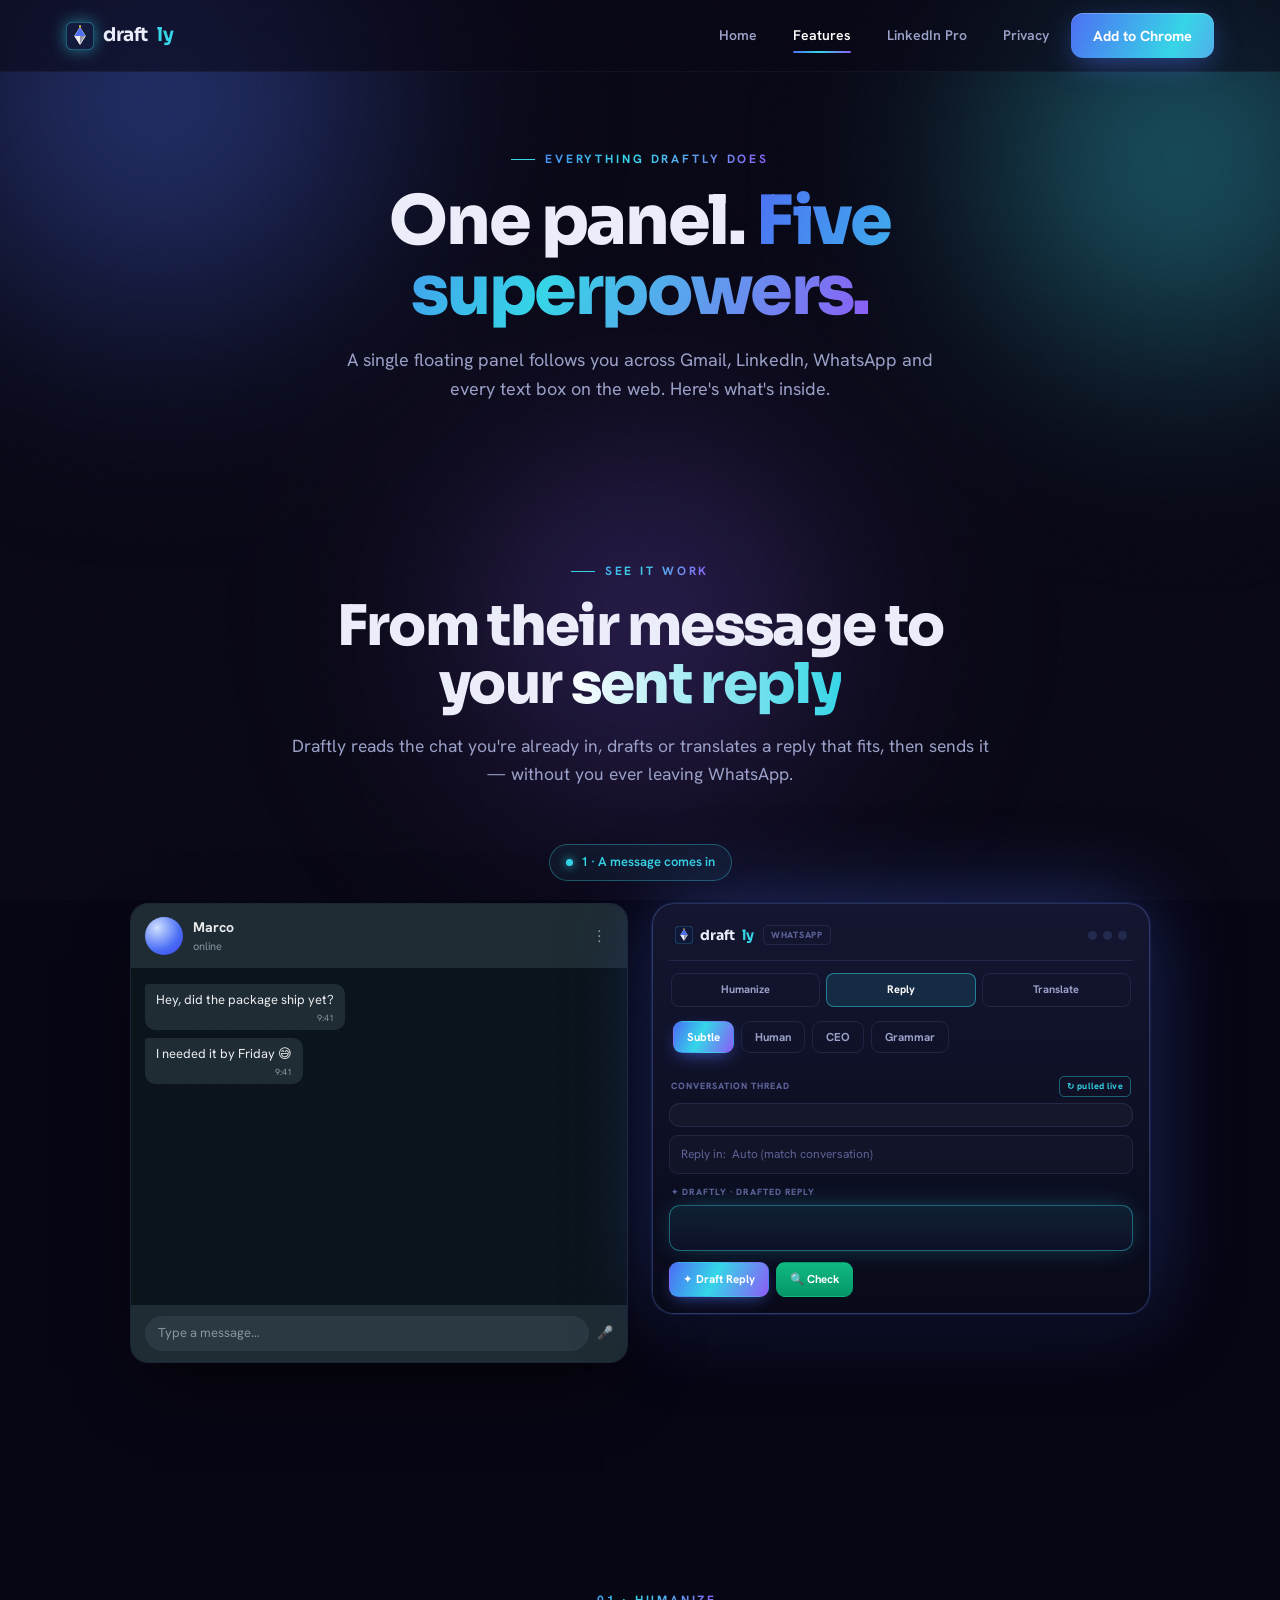
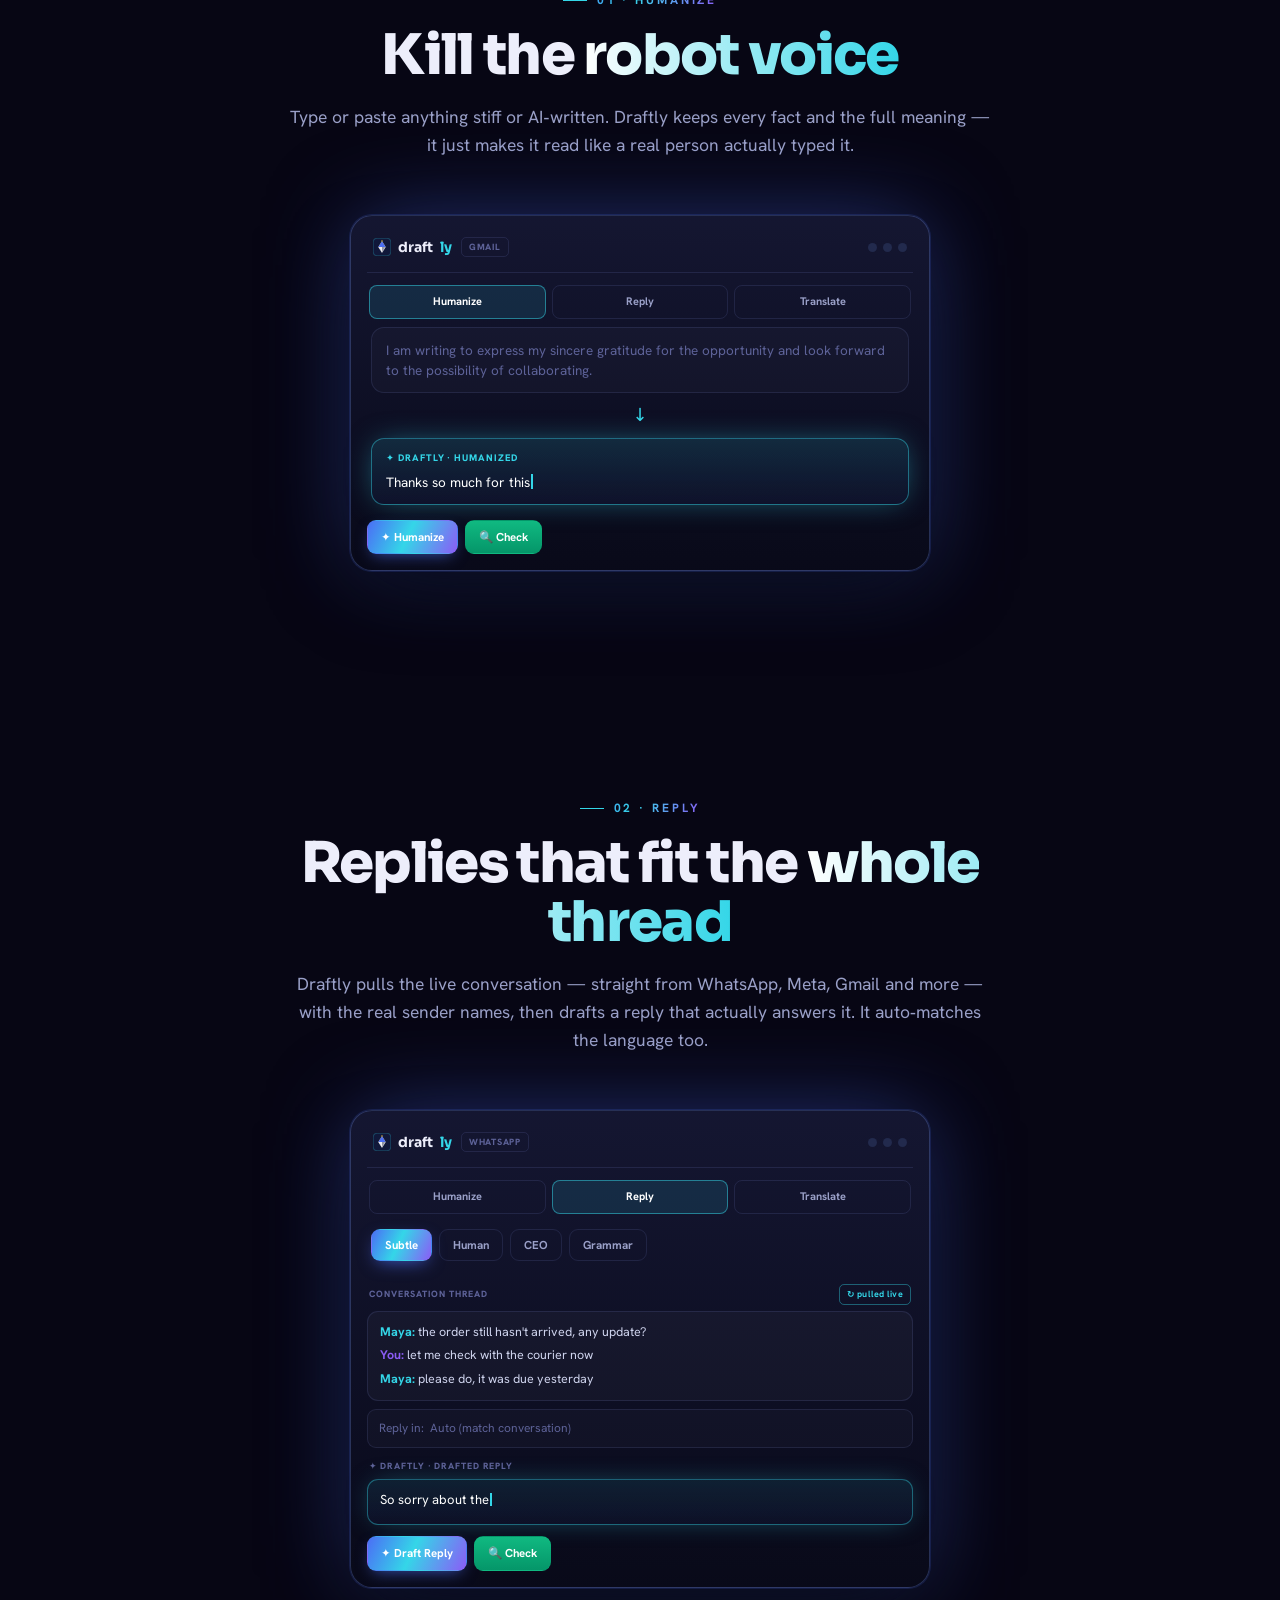
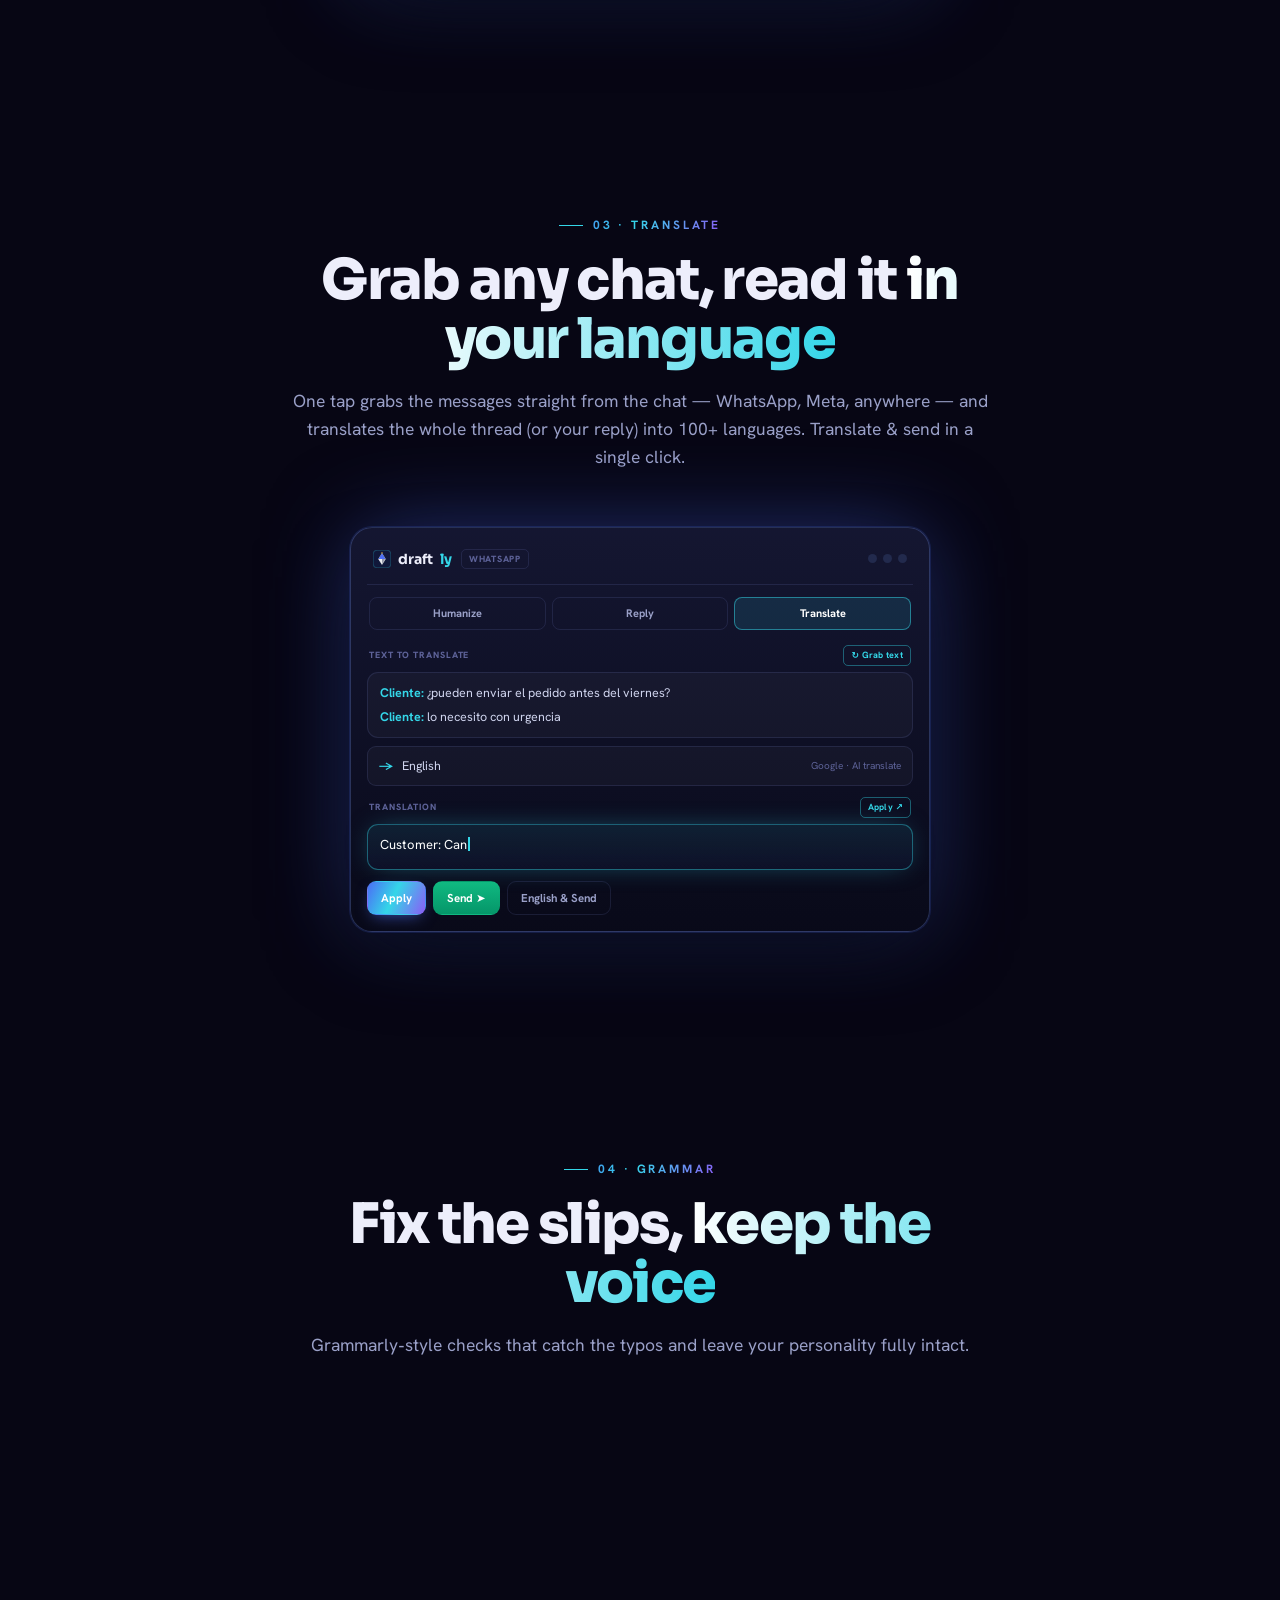
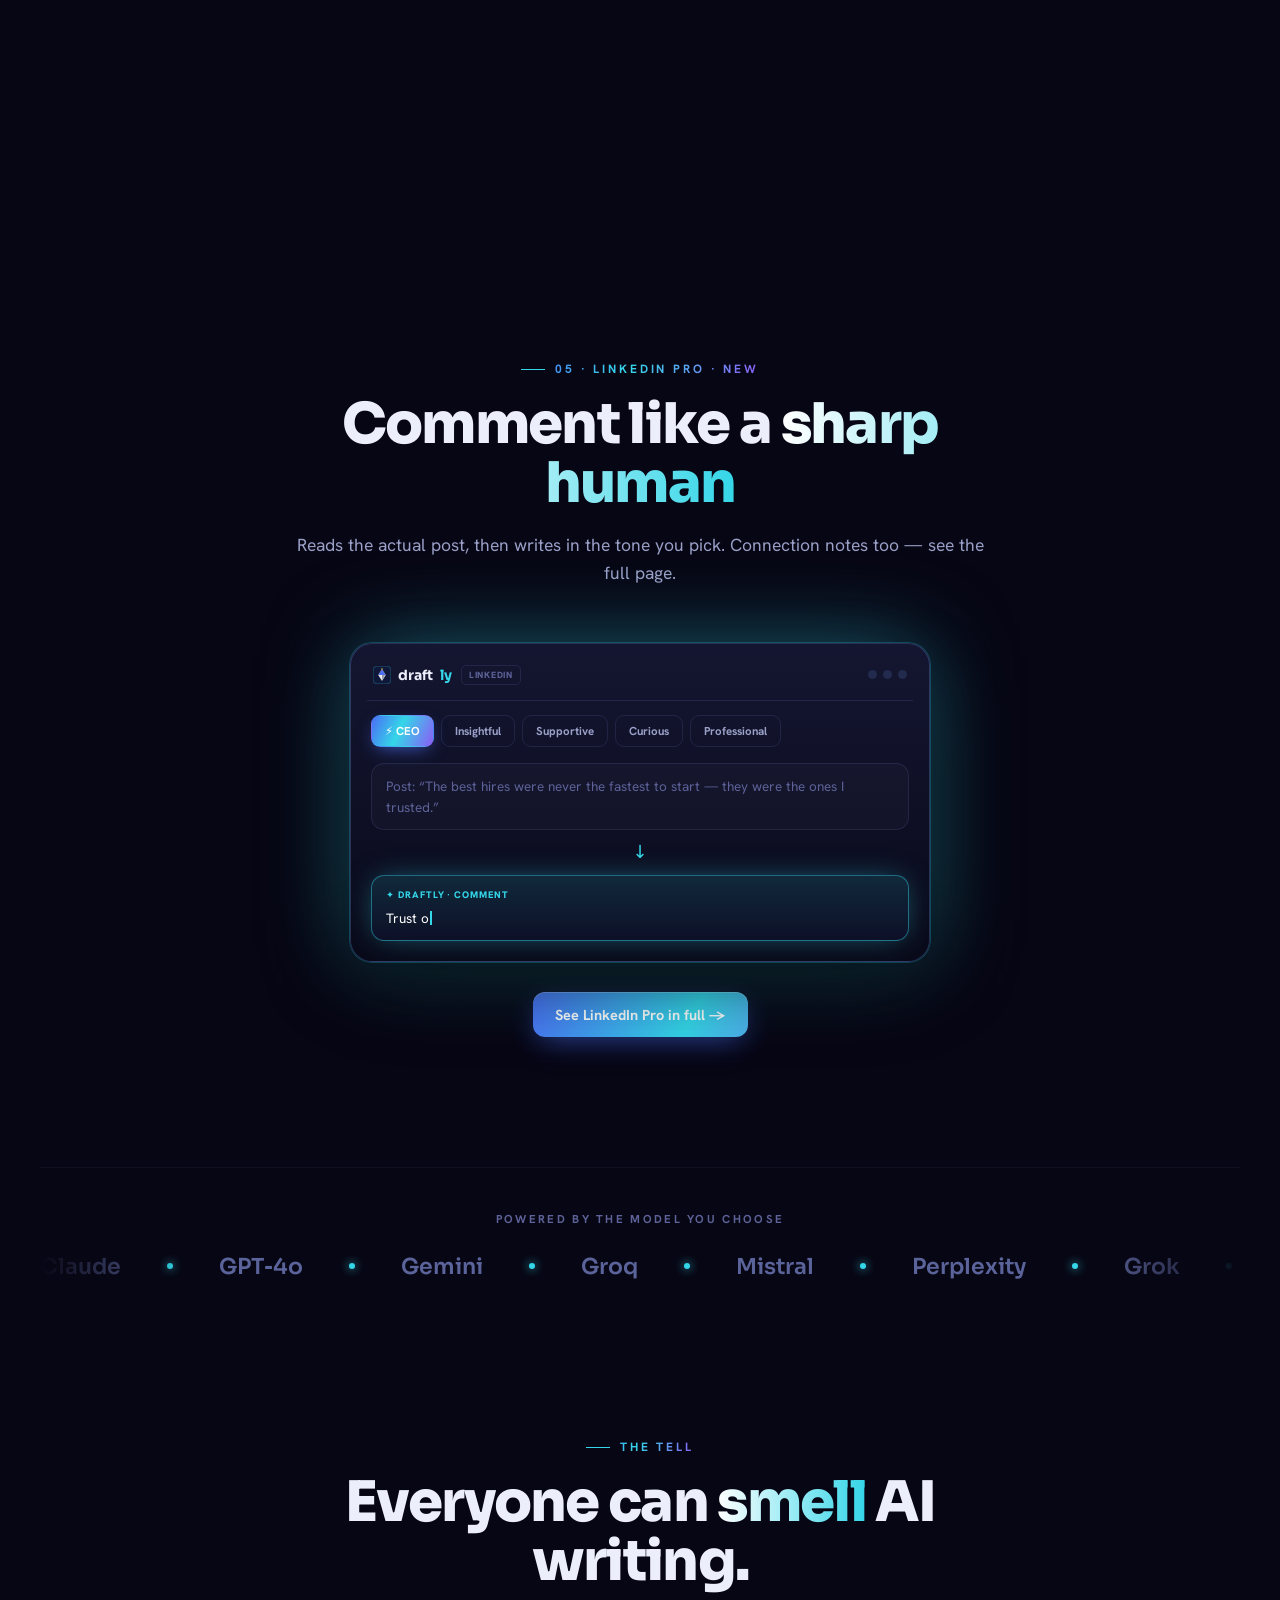
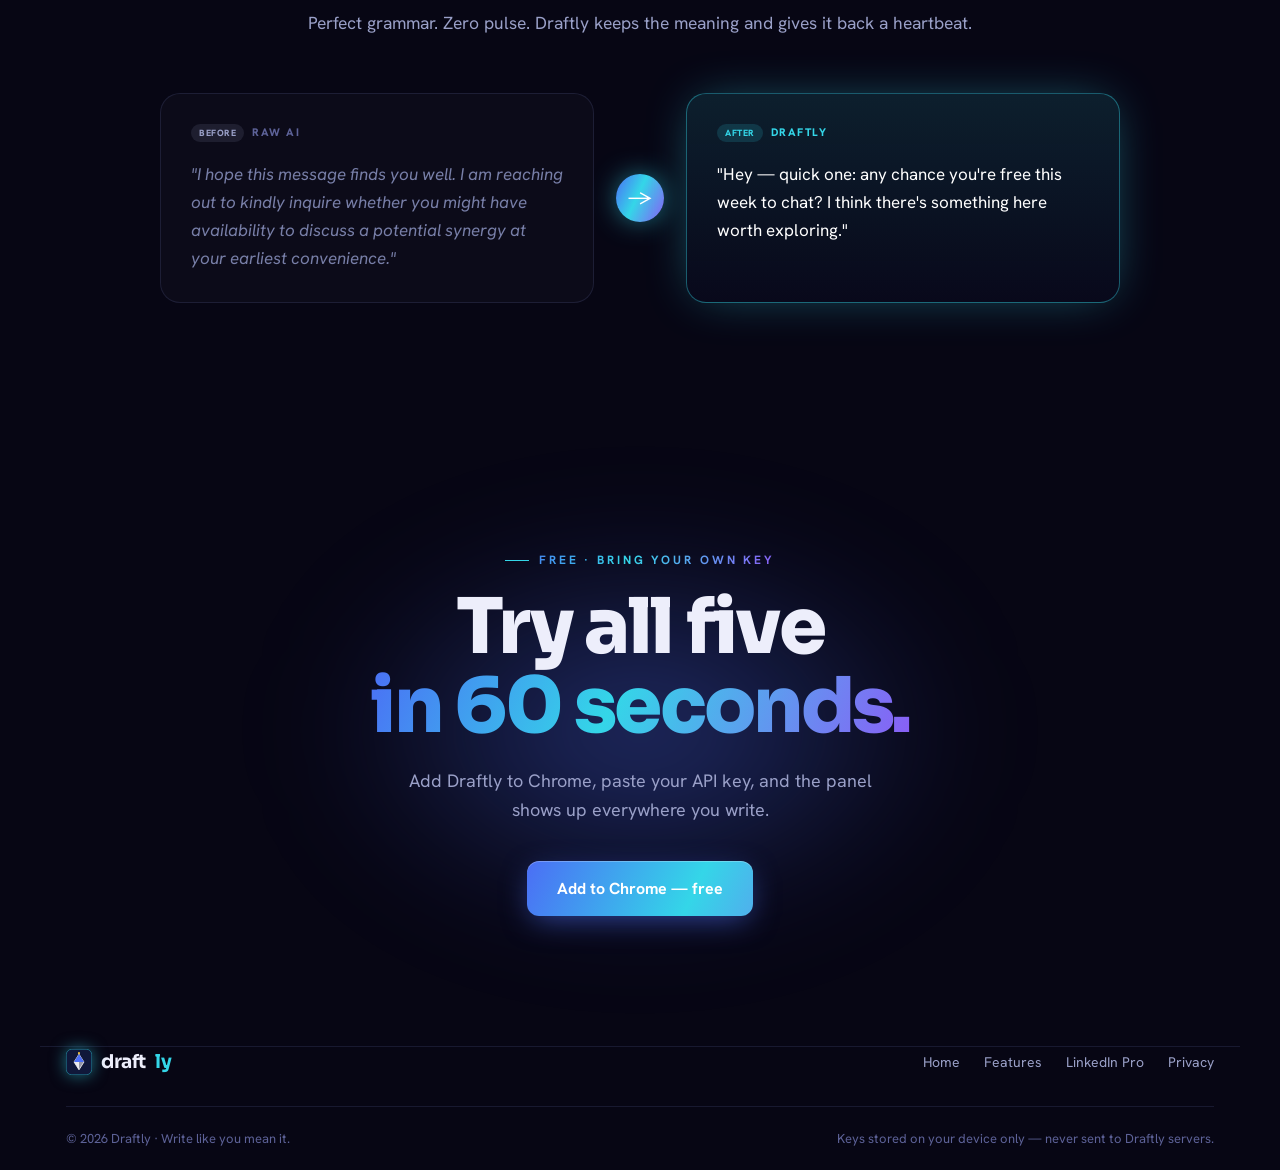
==== commit a903ce4b: "LinkedIn demos: faithful comment toolbar (5 tones) + invitation note bar (6 reasons) Comment demo cy" ====
--- a/features.html
+++ b/features.html
@@ -136,7 +136,7 @@
     <div class="stage reveal" data-d="1" style="margin-top:0">
       <div class="device" style="box-shadow:0 0 0 1px rgba(52,214,232,.22),0 30px 80px -20px rgba(0,0,0,.8),0 0 90px -10px rgba(52,214,232,.55)">
         <div class="dev-head"><span class="b"><svg><use href="#nib"/></svg>draft<span class="ly">ly</span></span><span class="pbadge">LinkedIn</span><span class="pdots"><i></i><i></i><i></i></span></div>
-        <div class="modes"><span class="mode on">⚡ CEO</span><span class="mode">Insightful</span><span class="mode">Supportive</span><span class="mode">Curious</span></div>
+        <div class="modes"><span class="mode on">⚡ CEO</span><span class="mode">Insightful</span><span class="mode">Supportive</span><span class="mode">Curious</span><span class="mode">Professional</span></div>
         <div class="demo-cmp">
           <div class="demo-row demo-bad" id="demo5-bad"></div>
           <div class="demo-arrow">↓</div>
--- a/style.css
+++ b/style.css
@@ -278,6 +278,27 @@
 .pbtn.primary{background:var(--aurora);color:#fff;border-color:transparent;box-shadow:0 6px 16px -6px rgba(75,110,245,.7)}
 .pbtn.green{background:linear-gradient(180deg,#10b981,#059669);color:#fff;border-color:transparent}
 
+/* ════════ LinkedIn Pro: comment toolbar + invitation note ════════ */
+.li-tonebar{display:flex;align-items:center;gap:6px;flex-wrap:wrap;background:#0e1330;border:1px solid rgba(124,160,255,.3);border-radius:30px;padding:7px 9px;margin:14px 0 10px;box-shadow:0 14px 34px -14px rgba(0,0,0,.8),0 0 28px -10px rgba(75,110,245,.55)}
+.li-nib{font-size:12px;font-weight:800;color:var(--cyan);padding:0 6px;white-space:nowrap;display:flex;align-items:center;gap:5px}
+.li-tonebar .li-tone{font-size:11.5px;font-weight:700;padding:5px 13px;border-radius:20px;border:1px solid var(--line);color:var(--muted);transition:.25s;white-space:nowrap}
+.li-tonebar .li-tone.on{background:var(--aurora);color:#fff;border-color:transparent;box-shadow:0 6px 16px -6px rgba(75,110,245,.85)}
+.li-commentbox{position:relative;background:rgba(255,255,255,.03);border:1px solid var(--line);border-radius:22px;padding:12px 16px;min-height:46px;font-size:13.5px;color:#fff;line-height:1.5}
+.li-cph{color:var(--faint)}
+.li-cmt-actions{display:flex;align-items:center;gap:16px;margin-top:11px;font-size:13px;color:var(--faint)}
+.li-cmt-actions .grow{margin-left:auto}
+.li-cmt-actions .post{color:#fff;font-weight:700;background:var(--aurora);padding:6px 18px;border-radius:18px}
+.li-invite{max-width:520px}
+.inv-card{background:rgba(255,255,255,.03);border:1px solid var(--line);border-radius:16px;padding:20px 22px}
+.inv-title{font-family:var(--display);font-size:19px;font-weight:700;color:#fff;margin-bottom:5px}
+.inv-sub{font-size:12px;color:var(--faint);margin-bottom:13px}
+.inv-textarea{background:rgba(255,255,255,.03);border:1px solid rgba(124,160,255,.45);border-radius:10px;padding:12px 13px;min-height:78px;font-size:13.5px;color:#fff;line-height:1.5}
+.inv-ph{color:var(--faint)}
+.inv-count{text-align:right;font-size:11px;font-weight:700;color:var(--cyan);margin-top:7px}
+.inv-foot{display:flex;justify-content:flex-end;gap:16px;align-items:center;margin-top:14px;padding-top:13px;border-top:1px solid var(--line)}
+.inv-cancel{font-size:13px;font-weight:600;color:var(--muted)}
+.inv-send{font-size:13px;font-weight:700;color:#fff;background:var(--aurora);padding:8px 22px;border-radius:20px;box-shadow:0 6px 16px -6px rgba(75,110,245,.85)}
+
 /* ════════ flagship "see it work" scene: WhatsApp + Draftly panel ════════ */
 .flow-scene{display:grid;grid-template-columns:1fr 1fr;gap:24px;align-items:start;max-width:1020px;margin:0 auto}
 .flow-scene .device{align-self:start}
